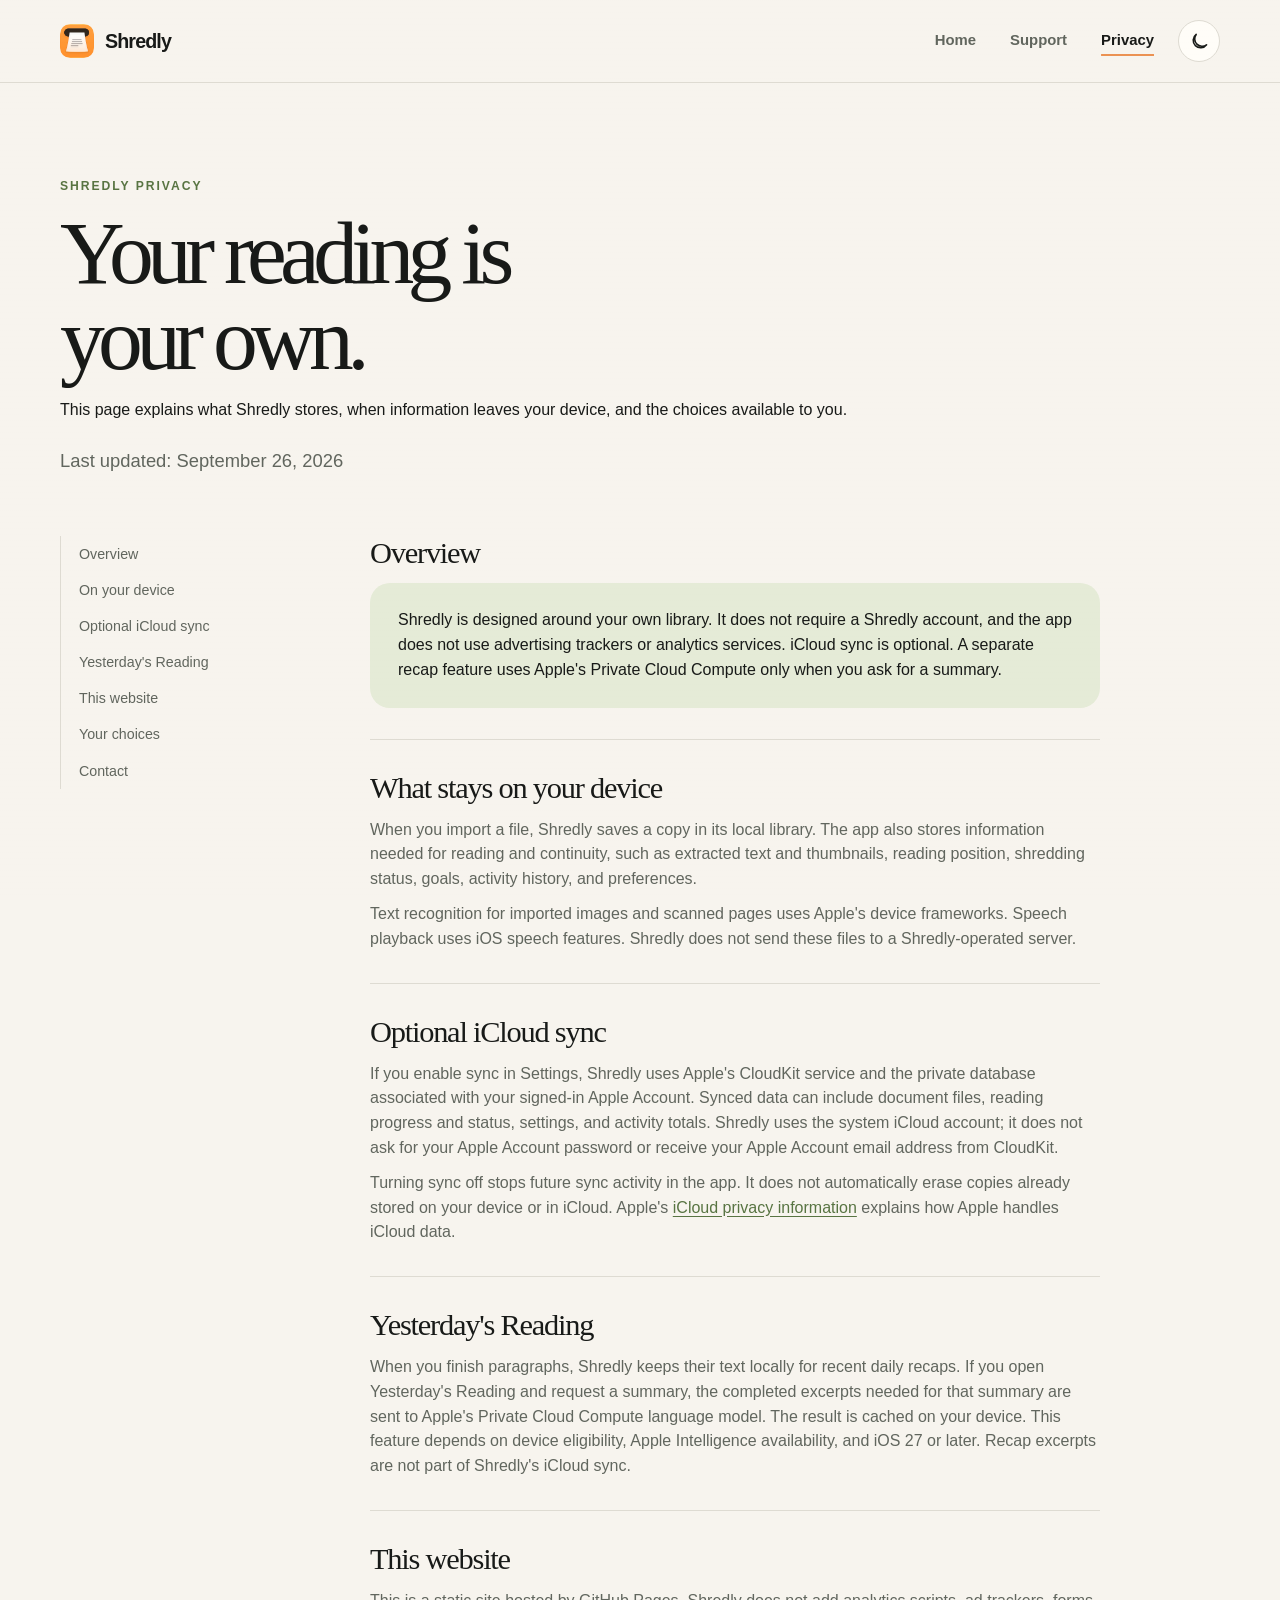
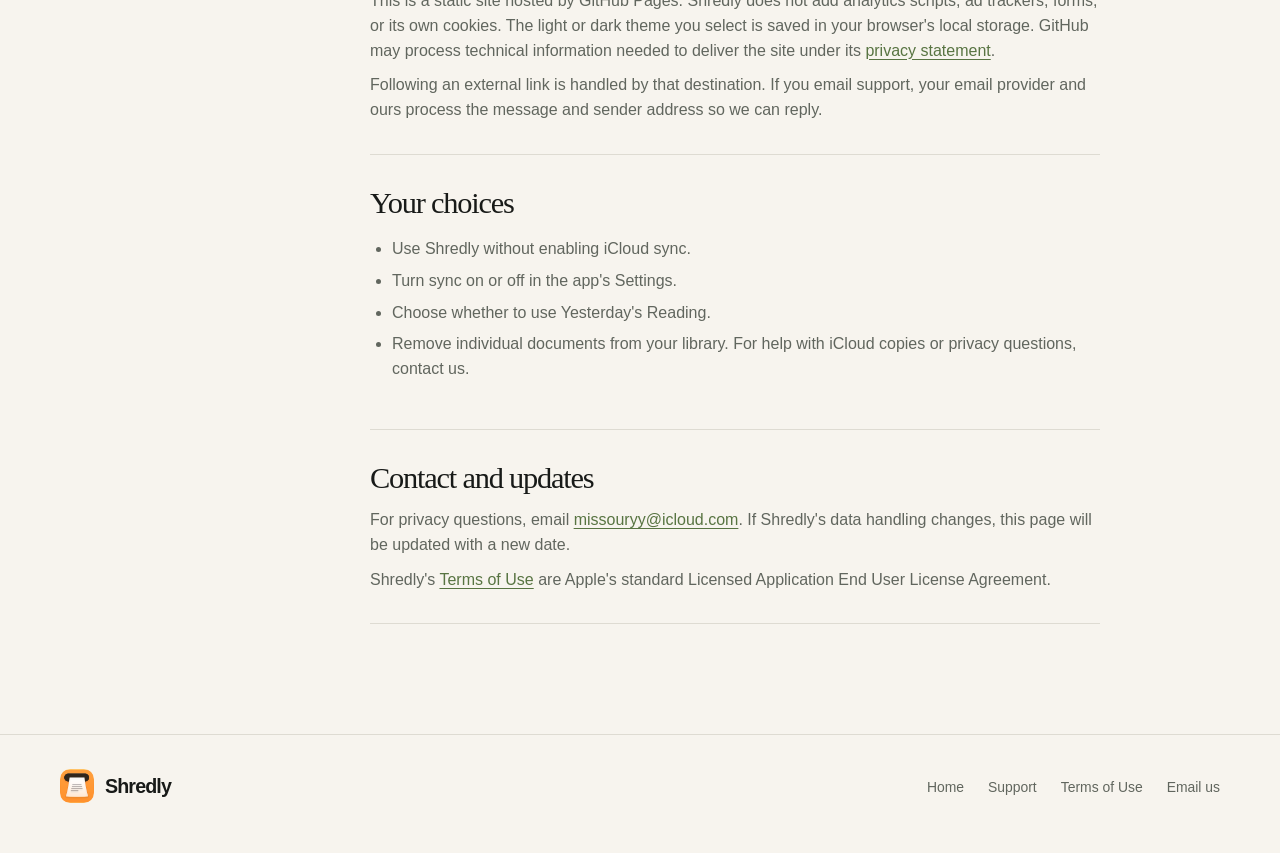
==== privacy.html @ bb118f6a "Keep mobile navigation controls together" ====
<!doctype html>
<html lang="en">
<head>
  <meta charset="utf-8">
  <meta name="viewport" content="width=device-width, initial-scale=1">
  <meta name="theme-color" content="#f7f4ee">
  <meta name="description" content="How Shredly handles documents, reading activity, optional iCloud sync, and Yesterday's Reading.">
  <link rel="canonical" href="https://missouryy.github.io/shredly-site/privacy.html">
  <link rel="icon" href="./app-icon.png" type="image/png">
  <link rel="apple-touch-icon" href="./app-icon.png">
  <meta property="og:image" content="https://missouryy.github.io/shredly-site/app-icon.png">
  <link rel="stylesheet" href="./site.css">
  <script>try{const t=localStorage.getItem('shredly-site-theme');if(t==='light'||t==='dark')document.documentElement.dataset.theme=t}catch(_){}</script>
  <script src="./site.js" defer></script>
  <title>Privacy — Shredly</title>
</head>
<body>
  <a class="skip-link" href="#main">Skip to content</a>
  <header class="site-header"><div class="container header-inner"><a class="brand" href="./" aria-label="Shredly home"><img src="./app-icon.png" alt="">Shredly</a><nav class="site-nav" aria-label="Primary"><a href="./">Home</a><a href="./support.html">Support</a><a href="./privacy.html" aria-current="page">Privacy</a></nav><button class="theme-toggle" type="button" data-theme-toggle aria-label="Switch color mode"><svg class="moon" viewBox="0 0 24 24" aria-hidden="true"><path d="M20.1 15.8A8.5 8.5 0 0 1 8.2 3.9 8.5 8.5 0 1 0 20.1 15.8Z"/></svg><svg class="sun" viewBox="0 0 24 24" aria-hidden="true"><circle cx="12" cy="12" r="4"/><path d="M12 2v2m0 16v2M4.9 4.9l1.4 1.4m11.4 11.4 1.4 1.4M2 12h2m16 0h2M4.9 19.1l1.4-1.4M17.7 6.3l1.4-1.4"/></svg></button></div></header>

  <main id="main" class="container">
    <div class="page-hero"><p class="eyebrow">Shredly privacy</p><h1>Your reading is<br>your own.</h1><p>This page explains what Shredly stores, when information leaves your device, and the choices available to you.</p><p class="updated">Last updated: September 26, 2026</p></div>
    <div class="policy-layout">
      <nav class="policy-nav" aria-label="On this page"><a href="#overview">Overview</a><a href="#on-device">On your device</a><a href="#icloud">Optional iCloud sync</a><a href="#recap">Yesterday's Reading</a><a href="#website">This website</a><a href="#choices">Your choices</a><a href="#contact">Contact</a></nav>
      <article class="policy">
        <section id="overview"><h2>Overview</h2><div class="intro">Shredly is designed around your own library. It does not require a Shredly account, and the app does not use advertising trackers or analytics services. iCloud sync is optional. A separate recap feature uses Apple's Private Cloud Compute only when you ask for a summary.</div></section>
        <section id="on-device"><h2>What stays on your device</h2><p>When you import a file, Shredly saves a copy in its local library. The app also stores information needed for reading and continuity, such as extracted text and thumbnails, reading position, shredding status, goals, activity history, and preferences.</p><p>Text recognition for imported images and scanned pages uses Apple's device frameworks. Speech playback uses iOS speech features. Shredly does not send these files to a Shredly-operated server.</p></section>
        <section id="icloud"><h2>Optional iCloud sync</h2><p>If you enable sync in Settings, Shredly uses Apple's CloudKit service and the private database associated with your signed-in Apple Account. Synced data can include document files, reading progress and status, settings, and activity totals. Shredly uses the system iCloud account; it does not ask for your Apple Account password or receive your Apple Account email address from CloudKit.</p><p>Turning sync off stops future sync activity in the app. It does not automatically erase copies already stored on your device or in iCloud. Apple's <a href="https://www.apple.com/legal/privacy/data/en/apple-id/" target="_blank" rel="noopener noreferrer">iCloud privacy information</a> explains how Apple handles iCloud data.</p></section>
        <section id="recap"><h2>Yesterday's Reading</h2><p>When you finish paragraphs, Shredly keeps their text locally for recent daily recaps. If you open Yesterday's Reading and request a summary, the completed excerpts needed for that summary are sent to Apple's Private Cloud Compute language model. The result is cached on your device. This feature depends on device eligibility, Apple Intelligence availability, and iOS 27 or later. Recap excerpts are not part of Shredly's iCloud sync.</p></section>
        <section id="website"><h2>This website</h2><p>This is a static site hosted by GitHub Pages. Shredly does not add analytics scripts, ad trackers, forms, or its own cookies. The light or dark theme you select is saved in your browser's local storage. GitHub may process technical information needed to deliver the site under its <a href="https://docs.github.com/en/site-policy/privacy-policies/github-general-privacy-statement" target="_blank" rel="noopener noreferrer">privacy statement</a>.</p><p>Following an external link is handled by that destination. If you email support, your email provider and ours process the message and sender address so we can reply.</p></section>
        <section id="choices"><h2>Your choices</h2><ul><li>Use Shredly without enabling iCloud sync.</li><li>Turn sync on or off in the app's Settings.</li><li>Choose whether to use Yesterday's Reading.</li><li>Remove individual documents from your library. For help with iCloud copies or privacy questions, contact us.</li></ul></section>
        <section id="contact"><h2>Contact and updates</h2><p>For privacy questions, email <a href="mailto:missouryy@icloud.com?subject=Shredly%20Privacy">missouryy@icloud.com</a>. If Shredly's data handling changes, this page will be updated with a new date.</p><p>Shredly's <a href="https://www.apple.com/legal/internet-services/itunes/dev/stdeula/" target="_blank" rel="noopener noreferrer">Terms of Use</a> are Apple's standard Licensed Application End User License Agreement.</p></section>
      </article>
    </div>
  </main>

  <footer class="site-footer"><div class="container footer-inner"><div><a class="brand" href="./"><img src="./app-icon.png" alt="">Shredly</a></div><nav class="footer-links" aria-label="Footer"><a href="./">Home</a><a href="./support.html">Support</a><a href="https://www.apple.com/legal/internet-services/itunes/dev/stdeula/" target="_blank" rel="noopener noreferrer">Terms of Use</a><a href="mailto:missouryy@icloud.com">Email us</a></nav></div></footer>
</body>
</html>
---- site.css ----
:root {
  color-scheme: light;
  --bg: #f7f4ee;
  --surface: #fffdf8;
  --surface-soft: #f0ece4;
  --ink: #181a18;
  --muted: #61665e;
  --line: #dedbd2;
  --orange: #eb9253;
  --orange-soft: #f8e1cb;
  --green: #587442;
  --green-soft: #e5ebd7;
  --pill: #101110;
  --shadow: 0 24px 70px rgba(53, 46, 31, .11);
}

@media (prefers-color-scheme: dark) {
  :root:not([data-theme="light"]) {
    color-scheme: dark;
    --bg: #111411;
    --surface: #1c211c;
    --surface-soft: #272d26;
    --ink: #f5f2e9;
    --muted: #b9bfb3;
    --line: #394137;
    --orange: #e9a16c;
    --orange-soft: #49352a;
    --green: #acc486;
    --green-soft: #2c392b;
    --pill: #050605;
    --shadow: 0 24px 70px rgba(0, 0, 0, .32);
  }
}

:root[data-theme="dark"] {
  color-scheme: dark;
  --bg: #111411;
  --surface: #1c211c;
  --surface-soft: #272d26;
  --ink: #f5f2e9;
  --muted: #b9bfb3;
  --line: #394137;
  --orange: #e9a16c;
  --orange-soft: #49352a;
  --green: #acc486;
  --green-soft: #2c392b;
  --pill: #050605;
  --shadow: 0 24px 70px rgba(0, 0, 0, .32);
}

* { box-sizing: border-box; }
html { scroll-behavior: smooth; }
body {
  margin: 0;
  color: var(--ink);
  background: var(--bg);
  font-family: -apple-system, BlinkMacSystemFont, "Segoe UI", sans-serif;
  line-height: 1.55;
  -webkit-font-smoothing: antialiased;
}
body::before {
  content: "";
  position: fixed;
  inset: 0;
  pointer-events: none;
  z-index: 10;
  opacity: .18;
  background-image: repeating-linear-gradient(0deg, transparent 0 5px, rgba(96, 89, 68, .025) 5px 6px);
}
a { color: inherit; }
a:hover { color: var(--green); }
button { font: inherit; }
::selection { background: var(--orange-soft); }
:focus-visible { outline: 3px solid var(--orange); outline-offset: 4px; border-radius: 4px; }
.container { width: min(1160px, calc(100% - 48px)); margin-inline: auto; }
.serif { font-family: Georgia, "Times New Roman", serif; }
.eyebrow { margin: 0 0 14px; font-size: .76rem; font-weight: 800; letter-spacing: .16em; text-transform: uppercase; color: var(--green); }
.muted { color: var(--muted); }
.skip-link { position: absolute; top: -80px; left: 14px; z-index: 30; padding: 10px 16px; background: var(--ink); color: var(--bg); }
.skip-link:focus { top: 12px; }

.site-header { border-bottom: 1px solid var(--line); }
.header-inner { min-height: 82px; display: flex; align-items: center; gap: 24px; }
.brand { display: inline-flex; align-items: center; gap: 11px; text-decoration: none; font-size: 1.23rem; font-weight: 800; letter-spacing: -.045em; }
.brand img { width: 34px; height: 34px; border-radius: 10px; }
.site-nav { display: flex; align-items: center; gap: clamp(16px, 3vw, 34px); margin-left: auto; }
.site-nav a { text-decoration: none; color: var(--muted); font-weight: 650; font-size: .93rem; transition: color .2s; }
.site-nav a[aria-current="page"], .site-nav a:hover { color: var(--ink); }
.site-nav a[aria-current="page"] { text-decoration: underline; text-decoration-color: var(--orange); text-underline-offset: 9px; text-decoration-thickness: 2px; }
.theme-toggle { width: 42px; height: 42px; display: grid; place-items: center; color: var(--ink); background: var(--surface); border: 1px solid var(--line); border-radius: 50%; cursor: pointer; }
.theme-toggle:hover { border-color: var(--orange); }
.theme-toggle svg { width: 21px; height: 21px; fill: none; stroke: currentColor; stroke-width: 1.8; stroke-linecap: round; stroke-linejoin: round; }
.theme-toggle .sun { display: none; }
@media (prefers-color-scheme: dark) { :root:not([data-theme="light"]) .theme-toggle .sun { display: block; } :root:not([data-theme="light"]) .theme-toggle .moon { display: none; } }
:root[data-theme="dark"] .theme-toggle .sun { display: block; }
:root[data-theme="dark"] .theme-toggle .moon { display: none; }

.hero { display: grid; grid-template-columns: 1fr .92fr; gap: min(6vw, 76px); align-items: center; min-height: 690px; padding-block: 76px 88px; }
.hero-copy { max-width: 620px; }
.hero h1, .page-hero h1 { margin: 0; font: 400 clamp(3.8rem, 7vw, 7rem)/.96 Georgia, "Times New Roman", serif; letter-spacing: -.075em; }
.hero h1 em { color: var(--green); font-weight: 400; }
.hero-lede { max-width: 500px; margin: 27px 0 30px; font-size: clamp(1.05rem, 1.8vw, 1.24rem); color: var(--muted); }
.button-row { display: flex; flex-wrap: wrap; gap: 12px; }
.button { display: inline-flex; align-items: center; justify-content: center; min-height: 48px; gap: 10px; padding: 11px 19px; border-radius: 999px; text-decoration: none; font-size: .91rem; font-weight: 750; transition: transform .2s, background .2s, color .2s; }
.button:hover { transform: translateY(-2px); }
.button-primary { color: #fffdf8; background: #1b201b; }
.button-primary:hover { color: #fffdf8; background: #3d5036; }
.button-secondary { border: 1px solid var(--line); background: var(--surface); }
.button-secondary:hover { color: var(--ink); background: var(--surface-soft); }

.hero-art { position: relative; min-height: 530px; display: grid; place-items: center; }
.hero-orbit { position: absolute; width: min(95%, 505px); aspect-ratio: 1; border-radius: 50%; background: var(--green-soft); transform: rotate(-8deg); }
.hero-orbit::before { content: ""; position: absolute; inset: 13%; border: 1px solid rgba(119,148,90,.25); border-radius: 50%; }
.paper-float { position: absolute; width: 156px; height: 192px; top: 1%; right: 1%; padding: 20px; border-radius: 8px 8px 22px 8px; background: #fffdf8; box-shadow: 0 12px 35px rgba(44, 42, 29, .13); transform: rotate(13deg); }
.paper-float::after { content: ""; position: absolute; right: 0; bottom: 0; width: 27px; height: 27px; background: #e8dfd0; clip-path: polygon(0 0,100% 100%,0 100%); }
.paper-float span { display: block; height: 6px; margin-bottom: 11px; border-radius: 9px; background: #d6d8cc; }
.paper-float span:nth-child(2) { width: 88%; }.paper-float span:nth-child(3) { width: 96%; }.paper-float span:nth-child(4) { width: 69%; }
.app-panel { position: relative; width: min(365px, 83%); min-height: 495px; padding: 22px 22px 27px; background: #fbfaf6; color: #20231e; border: 8px solid #21241f; border-radius: 48px; box-shadow: 20px 28px 0 rgba(28, 32, 24, .10), 0 35px 75px rgba(21, 25, 19, .25); transform: rotate(-4deg); overflow: hidden; }
.app-panel::after { content: ""; position: absolute; inset: 0; pointer-events: none; border-radius: inherit; box-shadow: inset 0 0 0 1px rgba(255,255,255,.35); }
.app-top { display: flex; justify-content: space-between; align-items: center; padding: 0 9px; font-size: .7rem; font-weight: 800; }
.app-island { display: grid; place-items: center; height: 127px; margin: 13px auto 22px; border-radius: 39px; background: #080908; color: #fff; font: 700 3.25rem Georgia, "Times New Roman", serif; letter-spacing: -.07em; }
.app-label { font-size: .68rem; font-weight: 800; color: #8a8e81; text-transform: uppercase; letter-spacing: .17em; }
.app-goal { display: flex; align-items: center; gap: 17px; padding: 16px; margin-top: 10px; border-radius: 22px; background: #fff; }
.goal-ring { display: grid; place-items: center; width: 76px; height: 76px; flex: none; border-radius: 50%; background: conic-gradient(#78a963 0 74%,#e8eddf 74% 100%); }
.goal-ring::before { content: "74%"; display: grid; place-items: center; width: 58px; height: 58px; border-radius: 50%; background: #fff; font-size: .82rem; font-weight: 800; }
.app-goal strong { display: block; line-height: 1.2; font-size: .9rem; }.app-goal small { color: #83887d; }
.app-calendar { margin-top: 20px; padding: 15px; border-radius: 22px; background: #fff; }
.calendar-head { display: flex; justify-content: space-between; align-items: center; margin-bottom: 14px; font-size: .79rem; font-weight: 750; }
.calendar-grid { display: grid; grid-template-columns: repeat(12, 1fr); gap: 5px; }
.calendar-grid i { aspect-ratio: 1; border-radius: 4px; background: #e9eee2; }.calendar-grid i:nth-child(5n), .calendar-grid i:nth-child(7n) { background: #c2d2ac; }.calendar-grid i:nth-child(13n), .calendar-grid i:nth-child(17n) { background: #80a36b; }
.art-caption { position: absolute; left: -2%; bottom: 5%; padding: 10px 14px; border: 1px solid var(--line); background: var(--surface); border-radius: 12px; box-shadow: var(--shadow); color: var(--muted); font-size: .75rem; transform: rotate(4deg); }

.section-rule { border-top: 1px solid var(--line); }
.statement { display: grid; grid-template-columns: .62fr 1fr; gap: 8%; align-items: center; padding-block: 74px; }
.statement h2 { margin: 0; font: 400 clamp(2.35rem, 4vw, 4rem)/1.06 Georgia, "Times New Roman", serif; letter-spacing: -.055em; }
.statement p:last-child { margin: 0; color: var(--muted); font-size: 1.12rem; }
.features { padding-block: 24px 106px; }
.section-heading { max-width: 650px; margin-bottom: 34px; }
.section-heading h2 { margin: 0; font: 400 clamp(2.9rem, 5vw, 4.8rem)/1.05 Georgia, "Times New Roman", serif; letter-spacing: -.06em; }
.feature-grid { display: grid; grid-template-columns: repeat(3, 1fr); gap: 18px; }
.feature-card { min-height: 365px; padding: 29px; border: 1px solid var(--line); border-radius: 28px; background: var(--surface); overflow: hidden; }
.feature-num { font-size: .74rem; color: var(--green); font-weight: 800; letter-spacing: .14em; }
.feature-card h3 { margin: 16px 0 8px; font: 400 2rem/1.06 Georgia, "Times New Roman", serif; letter-spacing: -.04em; }
.feature-card p { margin: 0; color: var(--muted); font-size: .94rem; }
.file-stack { display: flex; align-items: end; height: 146px; padding-top: 27px; }
.file-stack span { width: 100px; height: 121px; border-radius: 11px; background: var(--surface-soft); border: 1px solid var(--line); box-shadow: 0 10px 20px rgba(0,0,0,.05); padding: 15px 12px; font-size: .62rem; font-weight: 800; color: var(--muted); }
.file-stack span + span { margin-left: -32px; transform: rotate(8deg) translateY(4px); background: var(--orange-soft); }
.file-stack span:last-child { transform: rotate(16deg) translateY(12px); background: var(--green-soft); }
.file-stack b { display: block; height: 4px; border-radius: 3px; margin-top: 15px; background: currentColor; opacity: .25; }
.shred-art { display: grid; place-items: start center; height: 146px; padding-top: 31px; }
.shred-art .slot { width: 84%; height: 51px; border-radius: 40px; background: var(--pill); box-shadow: 0 11px 0 -7px var(--orange); }
.shred-art .strips { display: flex; gap: 10px; margin-top: -3px; }
.shred-art .strips i { width: 11px; height: 70px; border-radius: 0 0 4px 4px; background: var(--orange-soft); transform: rotate(var(--angle)); }
.mini-heatmap { display: grid; grid-template-columns: repeat(11, 1fr); gap: 5px; max-width: 260px; margin-top: 38px; }
.mini-heatmap i { aspect-ratio: 1; border-radius: 4px; background: var(--green-soft); }.mini-heatmap i:nth-child(3n) { background: color-mix(in srgb, var(--green) 48%, var(--green-soft)); }.mini-heatmap i:nth-child(11n) { background: var(--green); }
.privacy-band { display: grid; grid-template-columns: 1.4fr .7fr; gap: 20px; align-items: center; margin-bottom: 100px; padding: 44px 50px; border-radius: 32px; background: var(--ink); color: var(--bg); }
.privacy-band .eyebrow { color: var(--orange); }.privacy-band h2 { margin: 0 0 12px; font: 400 clamp(2.4rem, 4vw, 3.8rem)/1.06 Georgia, "Times New Roman", serif; letter-spacing: -.05em; }.privacy-band p { max-width: 620px; margin: 0; opacity: .8; }
.privacy-band .button { justify-self: end; background: var(--bg); color: var(--ink); }

.page-hero { padding-block: 94px 61px; max-width: 830px; }.page-hero h1 { font-size: clamp(3.8rem, 7vw, 6rem); }.page-hero > p:last-child { max-width: 650px; margin: 24px 0 0; color: var(--muted); font-size: 1.15rem; }
.support-grid { display: grid; grid-template-columns: .8fr 1.2fr; gap: 60px; padding-bottom: 110px; }
.contact-card { align-self: start; padding: 32px; background: var(--orange-soft); border-radius: 26px; }.contact-card h2 { margin: 14px 0 12px; font: 400 2.2rem Georgia, "Times New Roman", serif; letter-spacing: -.04em; }.contact-card p { margin-bottom: 24px; color: var(--muted); }.contact-card .button { background: #1b201b; color: white; }
.faq-list { border-top: 1px solid var(--line); }.faq { padding: 23px 0 26px; border-bottom: 1px solid var(--line); }.faq h2 { margin: 0 0 9px; font: 400 1.5rem Georgia, "Times New Roman", serif; letter-spacing: -.03em; }.faq p { margin: 0; color: var(--muted); }.faq a, .policy a { text-underline-offset: 3px; color: var(--green); }
.policy-layout { display: grid; grid-template-columns: 240px minmax(0, 730px); gap: 70px; padding-bottom: 110px; }
.policy-nav { align-self: start; position: sticky; top: 30px; border-left: 1px solid var(--line); padding-left: 18px; }.policy-nav a { display: block; padding: 7px 0; font-size: .89rem; text-decoration: none; color: var(--muted); }.policy-nav a:hover { color: var(--ink); }.policy .intro { padding: 25px 28px; border-radius: 20px; background: var(--green-soft); }.policy section { padding: 31px 0; border-bottom: 1px solid var(--line); }.policy section:first-of-type { padding-top: 0; }.policy h2 { margin: 0 0 12px; font: 400 1.9rem Georgia, "Times New Roman", serif; letter-spacing: -.04em; }.policy p { margin: 10px 0 0; color: var(--muted); }.policy ul { color: var(--muted); padding-left: 22px; }.policy li + li { margin-top: 7px; }.updated { color: var(--muted); font-size: .85rem; }

.site-footer { border-top: 1px solid var(--line); padding-block: 34px 42px; }.footer-inner { display: flex; align-items: start; justify-content: space-between; gap: 30px; }.footer-links { display: flex; flex-wrap: wrap; gap: 12px 24px; padding-top: 8px; }.footer-links a { color: var(--muted); text-decoration: none; font-size: .87rem; }.footer-links a:hover { color: var(--ink); }

@media (max-width: 900px) {
  .hero { grid-template-columns: 1fr; padding-top: 62px; gap: 24px; }.hero-art { min-height: 540px; }.paper-float { right: 11%; }
  .feature-grid { grid-template-columns: 1fr 1fr; }.feature-card:last-child { grid-column: span 2; }.feature-card:last-child .mini-heatmap { max-width: 350px; }
  .support-grid { grid-template-columns: 1fr; gap: 35px; }.policy-layout { grid-template-columns: 1fr; gap: 20px; }.policy-nav { position: static; display: flex; flex-wrap: wrap; gap: 2px 16px; border-left: 0; border-bottom: 1px solid var(--line); padding: 0 0 16px; }
}
@media (max-width: 600px) {
  .container { width: min(100% - 32px, 1160px); }
  .header-inner { min-height: 72px; display: grid; grid-template-columns: minmax(0, 1fr) auto; gap: 12px; padding-block: 12px; }
  .brand { grid-column: 1 / -1; font-size: 1.08rem; }.brand img { width: 30px; height: 30px; }
  .site-nav { grid-column: 1; grid-row: 2; width: auto; min-width: 0; justify-content: flex-start; gap: clamp(12px, 4vw, 24px); margin-left: 0; white-space: nowrap; }.site-nav a { font-size: .86rem; }
  .theme-toggle { grid-column: 2; grid-row: 2; margin-left: 0; width: 38px; height: 38px; }
  .hero { min-height: 0; padding-block: 66px 40px; }.hero h1 { font-size: clamp(3.6rem, 12vw, 5.3rem); }.hero-lede { margin-top: 20px; }.hero-art { min-height: 435px; }.app-panel { width: min(315px, 80%); min-height: 435px; padding: 17px; border-radius: 40px; }.app-island { height: 105px; font-size: 2.6rem; }.paper-float { width: 110px; height: 140px; right: 1%; }.art-caption { bottom: 0; left: 0; }
  .statement { grid-template-columns: 1fr; gap: 18px; padding-block: 54px; }.features { padding-bottom: 70px; }.feature-grid { grid-template-columns: 1fr; }.feature-card, .feature-card:last-child { grid-column: auto; min-height: 315px; }.privacy-band { grid-template-columns: 1fr; padding: 32px 26px; margin-bottom: 70px; }.privacy-band .button { justify-self: start; }.page-hero { padding-block: 65px 43px; }.page-hero h1 { font-size: clamp(3.35rem, 11vw, 4.7rem); }.support-grid, .policy-layout { padding-bottom: 75px; }.footer-inner { display: block; }.footer-links { margin-top: 18px; }
}
@media (prefers-reduced-motion: reduce) { html { scroll-behavior: auto; } *, *::before, *::after { transition-duration: .01ms !important; animation-duration: .01ms !important; } }
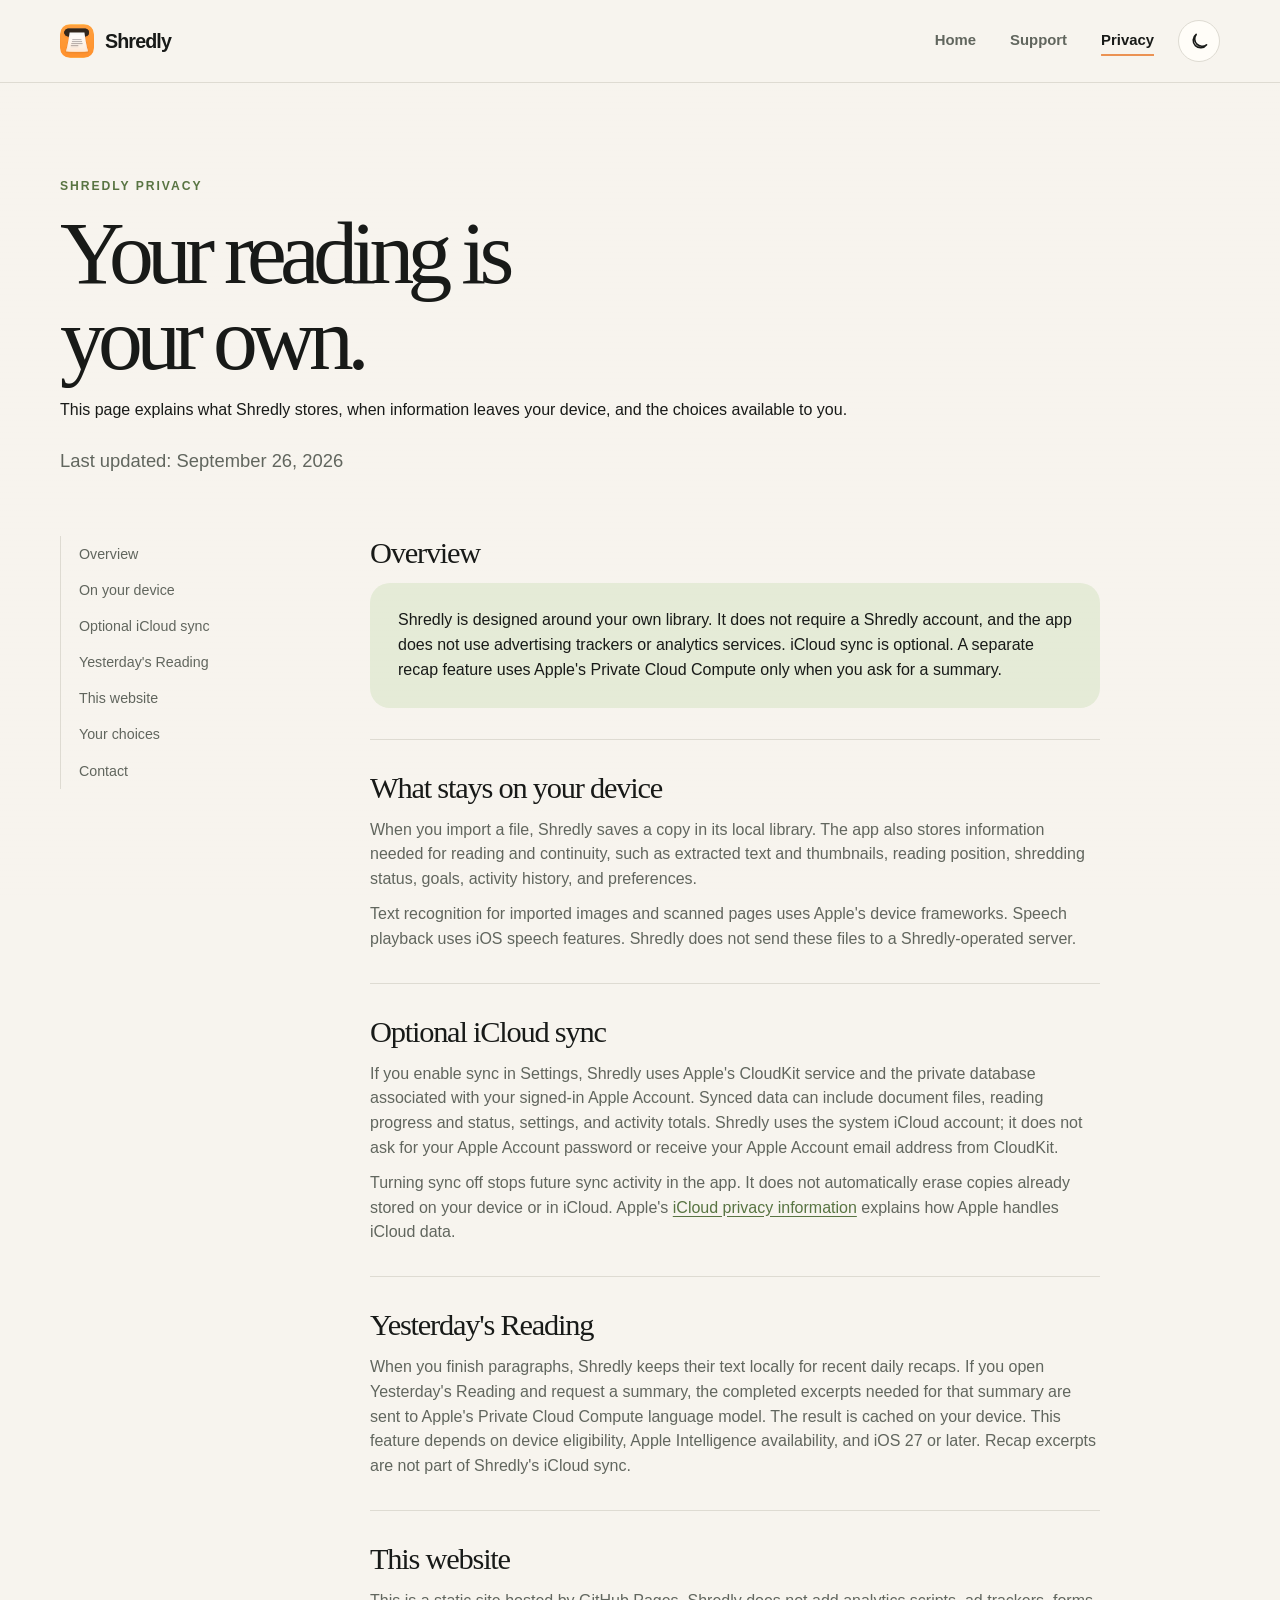
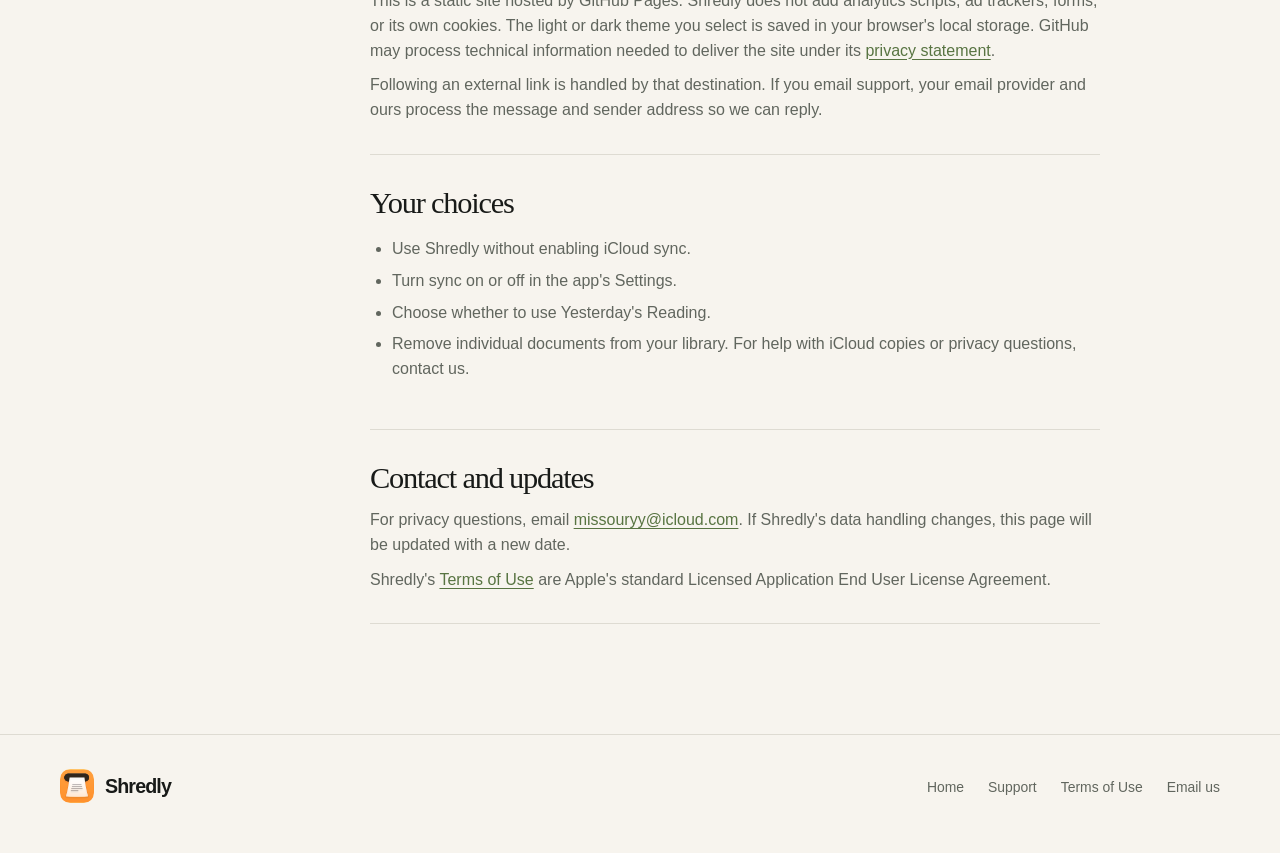
==== commit c8077461: "Keep site navigation sticky and offset section anchors" ====
--- a/privacy.html
+++ b/privacy.html
@@ -9,7 +9,7 @@
   <link rel="icon" href="./app-icon.png" type="image/png">
   <link rel="apple-touch-icon" href="./app-icon.png">
   <meta property="og:image" content="https://missouryy.github.io/shredly-site/app-icon.png">
-  <link rel="stylesheet" href="./site.css">
+  <link rel="stylesheet" href="./site.css?v=sticky-header-1">
   <script>try{const t=localStorage.getItem('shredly-site-theme');if(t==='light'||t==='dark')document.documentElement.dataset.theme=t}catch(_){}</script>
   <script src="./site.js" defer></script>
   <title>Privacy — Shredly</title>
--- a/site.css
+++ b/site.css
@@ -1,5 +1,6 @@
 :root {
   color-scheme: light;
+  --header-offset: 100px;
   --bg: #f7f4ee;
   --surface: #fffdf8;
   --surface-soft: #f0ece4;
@@ -49,7 +50,7 @@
 }
 
 * { box-sizing: border-box; }
-html { scroll-behavior: smooth; }
+html { scroll-behavior: smooth; scroll-padding-top: var(--header-offset); }
 body {
   margin: 0;
   color: var(--ink);
@@ -79,7 +80,7 @@
 .skip-link { position: absolute; top: -80px; left: 14px; z-index: 30; padding: 10px 16px; background: var(--ink); color: var(--bg); }
 .skip-link:focus { top: 12px; }
 
-.site-header { border-bottom: 1px solid var(--line); }
+.site-header { position: sticky; top: 0; z-index: 20; background: var(--bg); border-bottom: 1px solid var(--line); }
 .header-inner { min-height: 82px; display: flex; align-items: center; gap: 24px; }
 .brand { display: inline-flex; align-items: center; gap: 11px; text-decoration: none; font-size: 1.23rem; font-weight: 800; letter-spacing: -.045em; }
 .brand img { width: 34px; height: 34px; border-radius: 10px; }
@@ -162,7 +163,7 @@
 .contact-card { align-self: start; padding: 32px; background: var(--orange-soft); border-radius: 26px; }.contact-card h2 { margin: 14px 0 12px; font: 400 2.2rem Georgia, "Times New Roman", serif; letter-spacing: -.04em; }.contact-card p { margin-bottom: 24px; color: var(--muted); }.contact-card .button { background: #1b201b; color: white; }
 .faq-list { border-top: 1px solid var(--line); }.faq { padding: 23px 0 26px; border-bottom: 1px solid var(--line); }.faq h2 { margin: 0 0 9px; font: 400 1.5rem Georgia, "Times New Roman", serif; letter-spacing: -.03em; }.faq p { margin: 0; color: var(--muted); }.faq a, .policy a { text-underline-offset: 3px; color: var(--green); }
 .policy-layout { display: grid; grid-template-columns: 240px minmax(0, 730px); gap: 70px; padding-bottom: 110px; }
-.policy-nav { align-self: start; position: sticky; top: 30px; border-left: 1px solid var(--line); padding-left: 18px; }.policy-nav a { display: block; padding: 7px 0; font-size: .89rem; text-decoration: none; color: var(--muted); }.policy-nav a:hover { color: var(--ink); }.policy .intro { padding: 25px 28px; border-radius: 20px; background: var(--green-soft); }.policy section { padding: 31px 0; border-bottom: 1px solid var(--line); }.policy section:first-of-type { padding-top: 0; }.policy h2 { margin: 0 0 12px; font: 400 1.9rem Georgia, "Times New Roman", serif; letter-spacing: -.04em; }.policy p { margin: 10px 0 0; color: var(--muted); }.policy ul { color: var(--muted); padding-left: 22px; }.policy li + li { margin-top: 7px; }.updated { color: var(--muted); font-size: .85rem; }
+.policy-nav { align-self: start; position: sticky; top: var(--header-offset); border-left: 1px solid var(--line); padding-left: 18px; }.policy-nav a { display: block; padding: 7px 0; font-size: .89rem; text-decoration: none; color: var(--muted); }.policy-nav a:hover { color: var(--ink); }.policy .intro { padding: 25px 28px; border-radius: 20px; background: var(--green-soft); }.policy section { padding: 31px 0; border-bottom: 1px solid var(--line); }.policy section:first-of-type { padding-top: 0; }.policy h2 { margin: 0 0 12px; font: 400 1.9rem Georgia, "Times New Roman", serif; letter-spacing: -.04em; }.policy p { margin: 10px 0 0; color: var(--muted); }.policy ul { color: var(--muted); padding-left: 22px; }.policy li + li { margin-top: 7px; }.updated { color: var(--muted); font-size: .85rem; }
 
 .site-footer { border-top: 1px solid var(--line); padding-block: 34px 42px; }.footer-inner { display: flex; align-items: start; justify-content: space-between; gap: 30px; }.footer-links { display: flex; flex-wrap: wrap; gap: 12px 24px; padding-top: 8px; }.footer-links a { color: var(--muted); text-decoration: none; font-size: .87rem; }.footer-links a:hover { color: var(--ink); }
 
@@ -172,6 +173,7 @@
   .support-grid { grid-template-columns: 1fr; gap: 35px; }.policy-layout { grid-template-columns: 1fr; gap: 20px; }.policy-nav { position: static; display: flex; flex-wrap: wrap; gap: 2px 16px; border-left: 0; border-bottom: 1px solid var(--line); padding: 0 0 16px; }
 }
 @media (max-width: 600px) {
+  :root { --header-offset: 120px; }
   .container { width: min(100% - 32px, 1160px); }
   .header-inner { min-height: 72px; display: grid; grid-template-columns: minmax(0, 1fr) auto; gap: 12px; padding-block: 12px; }
   .brand { grid-column: 1 / -1; font-size: 1.08rem; }.brand img { width: 30px; height: 30px; }
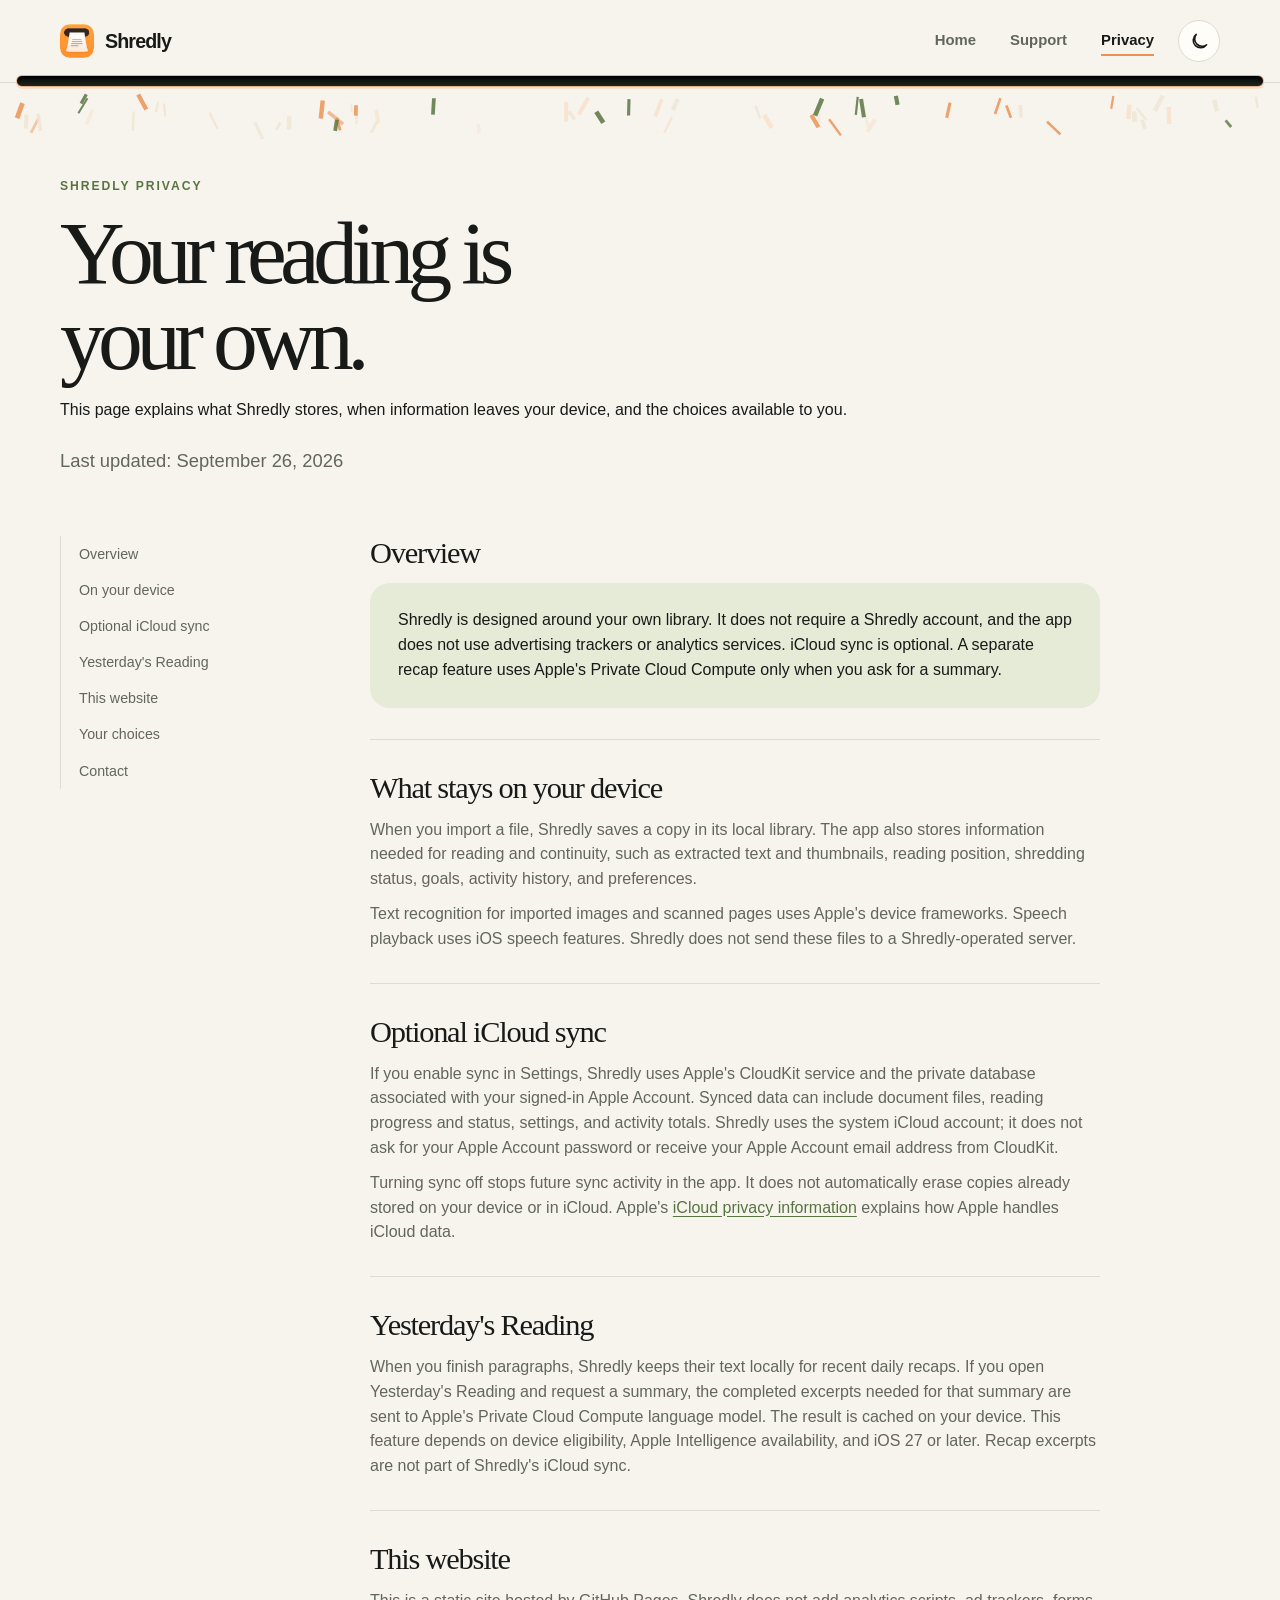
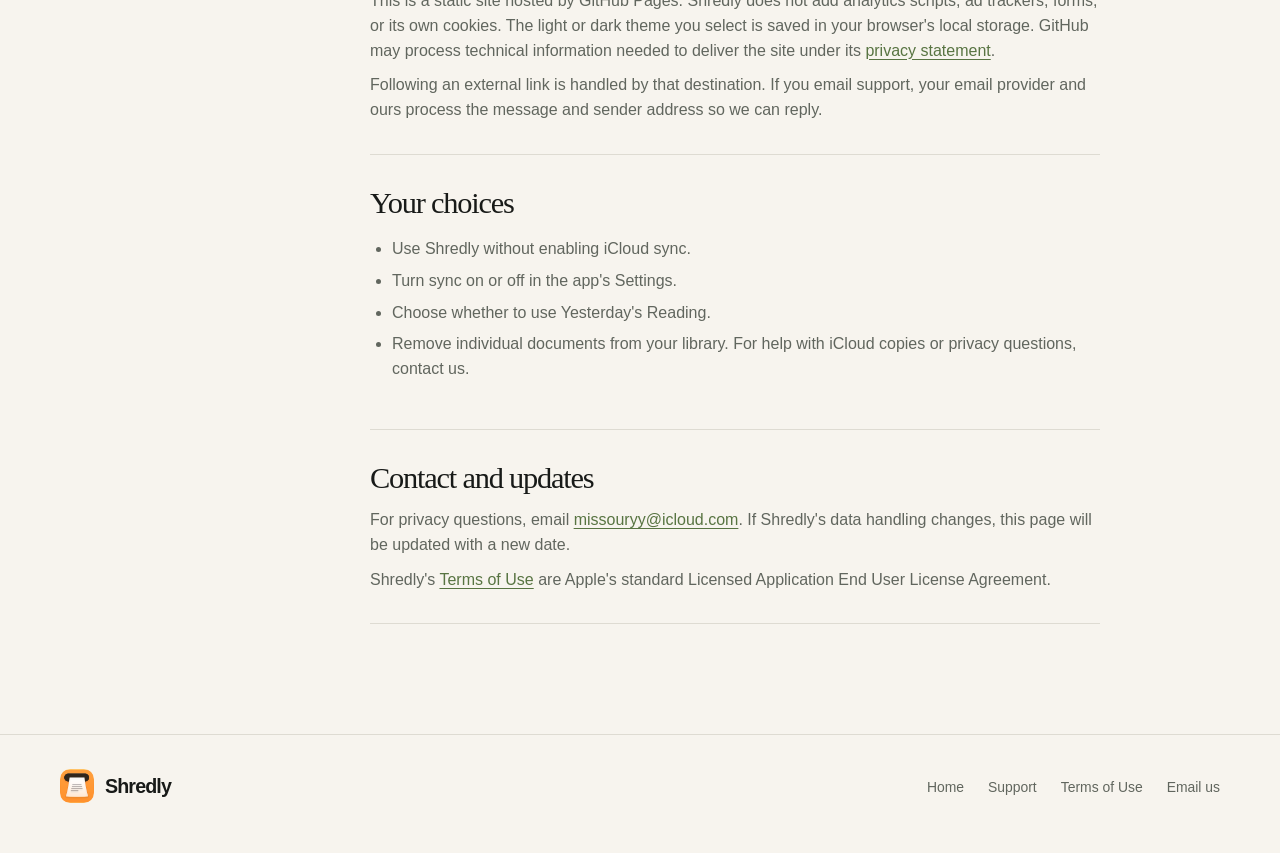
==== commit 600b00cf: "Add scroll-driven paper particles beneath a shredder-style header" ====
--- a/privacy.html
+++ b/privacy.html
@@ -9,9 +9,9 @@
   <link rel="icon" href="./app-icon.png" type="image/png">
   <link rel="apple-touch-icon" href="./app-icon.png">
   <meta property="og:image" content="https://missouryy.github.io/shredly-site/app-icon.png">
-  <link rel="stylesheet" href="./site.css?v=sticky-header-1">
+  <link rel="stylesheet" href="./site.css?v=shred-mouth-2">
   <script>try{const t=localStorage.getItem('shredly-site-theme');if(t==='light'||t==='dark')document.documentElement.dataset.theme=t}catch(_){}</script>
-  <script src="./site.js" defer></script>
+  <script src="./site.js?v=shred-mouth-2" defer></script>
   <title>Privacy — Shredly</title>
 </head>
 <body>
--- a/site.css
+++ b/site.css
@@ -81,6 +81,34 @@
 .skip-link:focus { top: 12px; }
 
 .site-header { position: sticky; top: 0; z-index: 20; background: var(--bg); border-bottom: 1px solid var(--line); }
+/* A narrow shredder mouth where the page passes beneath the navigation. */
+.site-header::after {
+  content: "";
+  position: absolute;
+  z-index: 2;
+  bottom: -5px;
+  left: 16px;
+  right: 16px;
+  height: 10px;
+  border: 1px solid color-mix(in srgb, var(--orange) 55%, var(--line));
+  border-radius: 999px;
+  background: linear-gradient(#050605, #20251f);
+  box-shadow: inset 0 2px 3px #000, 0 2px 0 var(--orange-soft);
+  pointer-events: none;
+}
+.shred-particles {
+  position: absolute;
+  z-index: 1;
+  top: calc(100% + 3px);
+  left: 0;
+  width: 100%;
+  height: 112px;
+  pointer-events: none;
+}
+@media (prefers-reduced-motion: reduce) {
+  .shred-particles { display: none; }
+}
+
 .header-inner { min-height: 82px; display: flex; align-items: center; gap: 24px; }
 .brand { display: inline-flex; align-items: center; gap: 11px; text-decoration: none; font-size: 1.23rem; font-weight: 800; letter-spacing: -.045em; }
 .brand img { width: 34px; height: 34px; border-radius: 10px; }
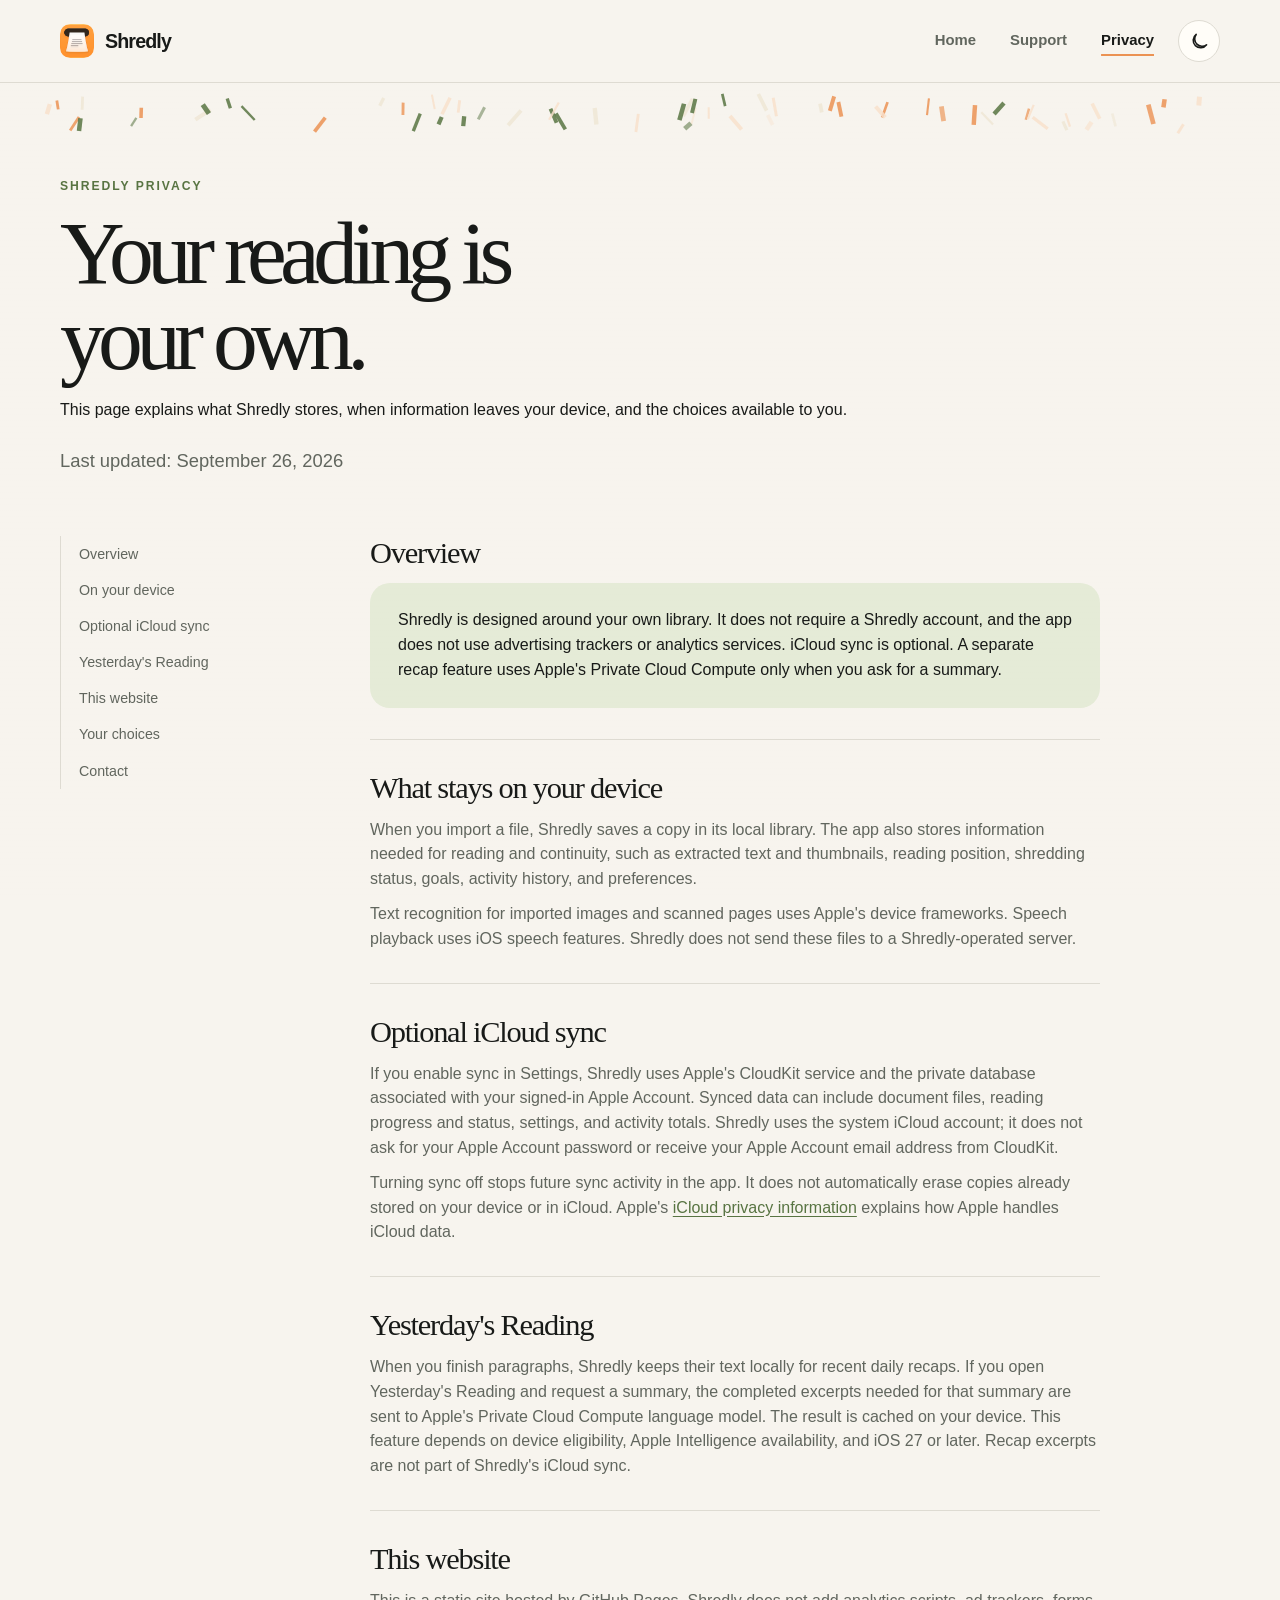
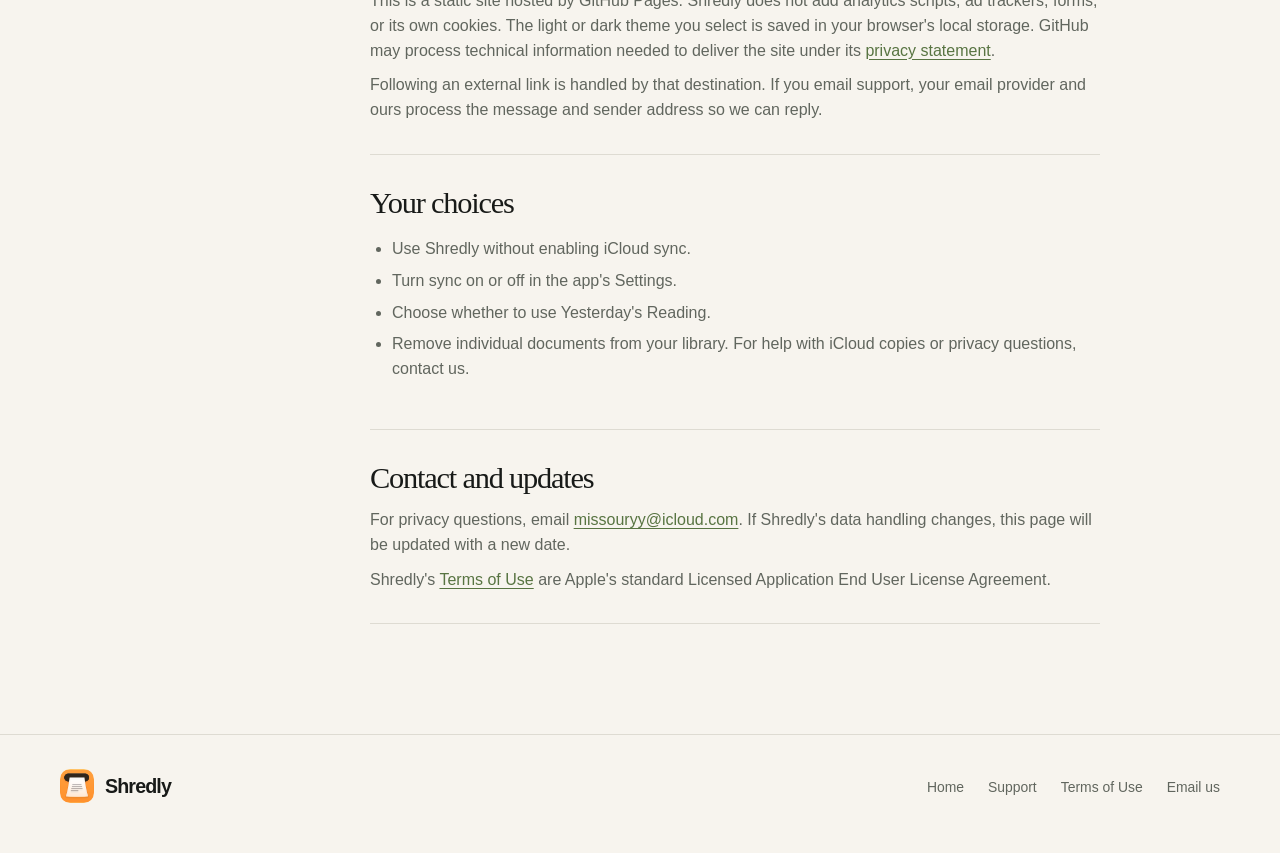
==== commit c1e7bdef: "Emit paper particles directly from the navigation boundary" ====
--- a/privacy.html
+++ b/privacy.html
@@ -9,7 +9,7 @@
   <link rel="icon" href="./app-icon.png" type="image/png">
   <link rel="apple-touch-icon" href="./app-icon.png">
   <meta property="og:image" content="https://missouryy.github.io/shredly-site/app-icon.png">
-  <link rel="stylesheet" href="./site.css?v=shred-mouth-2">
+  <link rel="stylesheet" href="./site.css?v=boundary-particles-3">
   <script>try{const t=localStorage.getItem('shredly-site-theme');if(t==='light'||t==='dark')document.documentElement.dataset.theme=t}catch(_){}</script>
   <script src="./site.js?v=shred-mouth-2" defer></script>
   <title>Privacy — Shredly</title>
--- a/site.css
+++ b/site.css
@@ -81,25 +81,10 @@
 .skip-link:focus { top: 12px; }
 
 .site-header { position: sticky; top: 0; z-index: 20; background: var(--bg); border-bottom: 1px solid var(--line); }
-/* A narrow shredder mouth where the page passes beneath the navigation. */
-.site-header::after {
-  content: "";
-  position: absolute;
-  z-index: 2;
-  bottom: -5px;
-  left: 16px;
-  right: 16px;
-  height: 10px;
-  border: 1px solid color-mix(in srgb, var(--orange) 55%, var(--line));
-  border-radius: 999px;
-  background: linear-gradient(#050605, #20251f);
-  box-shadow: inset 0 2px 3px #000, 0 2px 0 var(--orange-soft);
-  pointer-events: none;
-}
 .shred-particles {
   position: absolute;
   z-index: 1;
-  top: calc(100% + 3px);
+  top: 100%;
   left: 0;
   width: 100%;
   height: 112px;
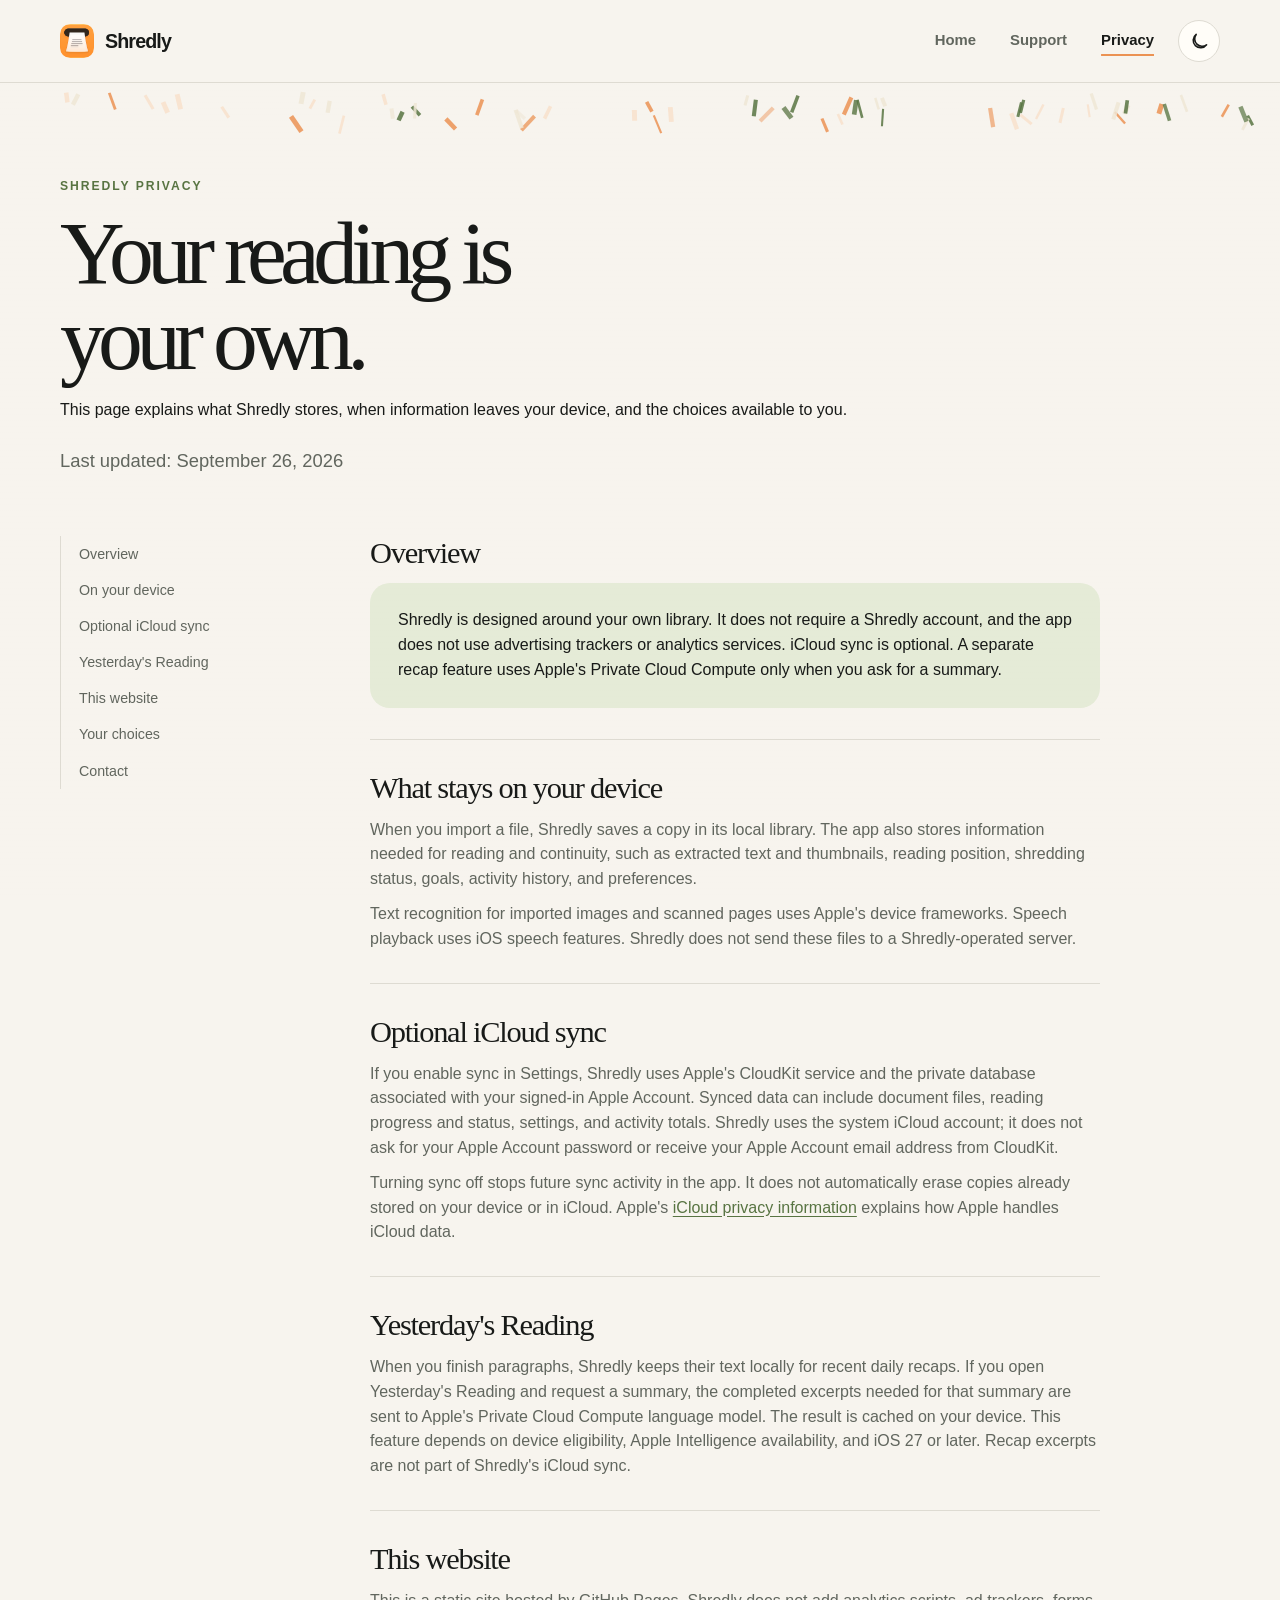
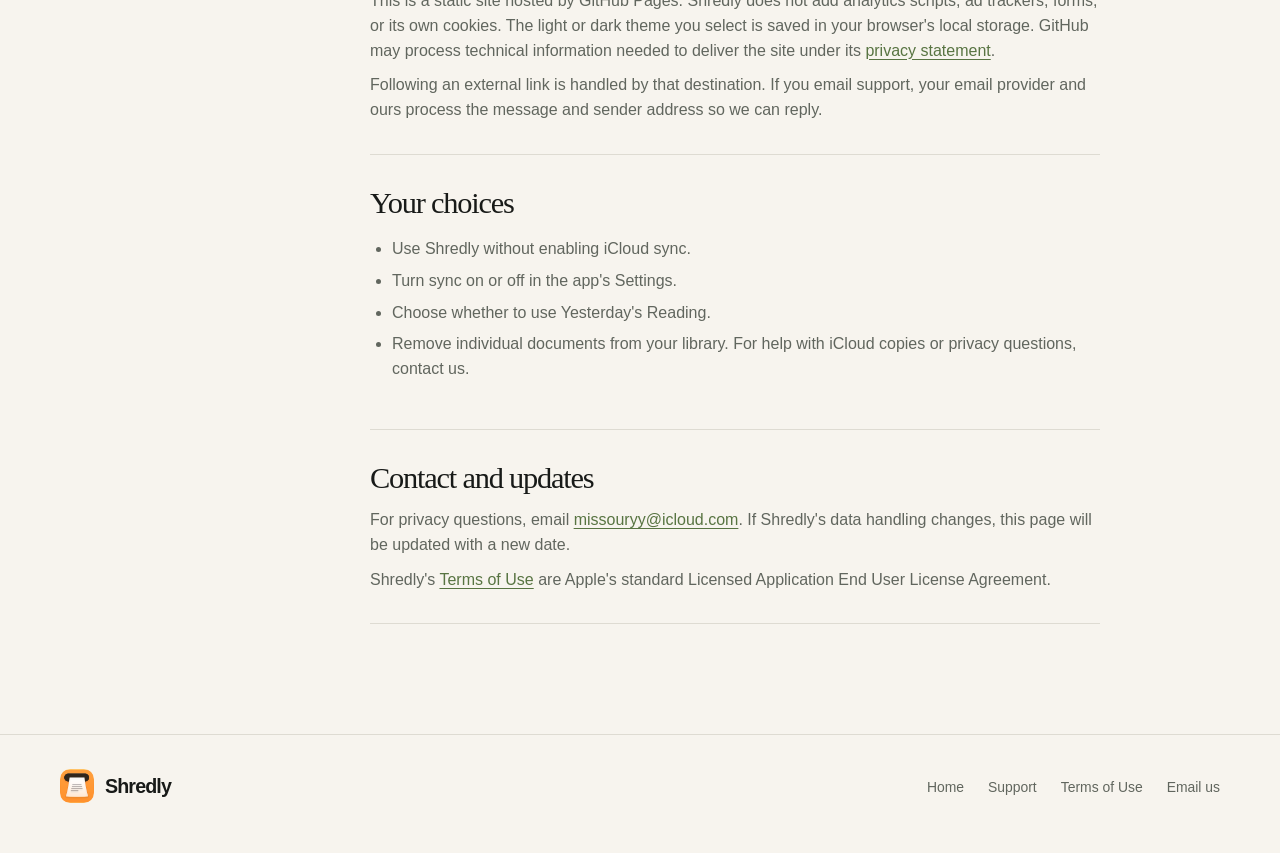
==== commit e5150897: "Keep paper particle colors consistent across themes" ====
--- a/privacy.html
+++ b/privacy.html
@@ -11,7 +11,7 @@
   <meta property="og:image" content="https://missouryy.github.io/shredly-site/app-icon.png">
   <link rel="stylesheet" href="./site.css?v=boundary-particles-3">
   <script>try{const t=localStorage.getItem('shredly-site-theme');if(t==='light'||t==='dark')document.documentElement.dataset.theme=t}catch(_){}</script>
-  <script src="./site.js?v=shred-mouth-2" defer></script>
+  <script src="./site.js?v=consistent-paper-3" defer></script>
   <title>Privacy — Shredly</title>
 </head>
 <body>
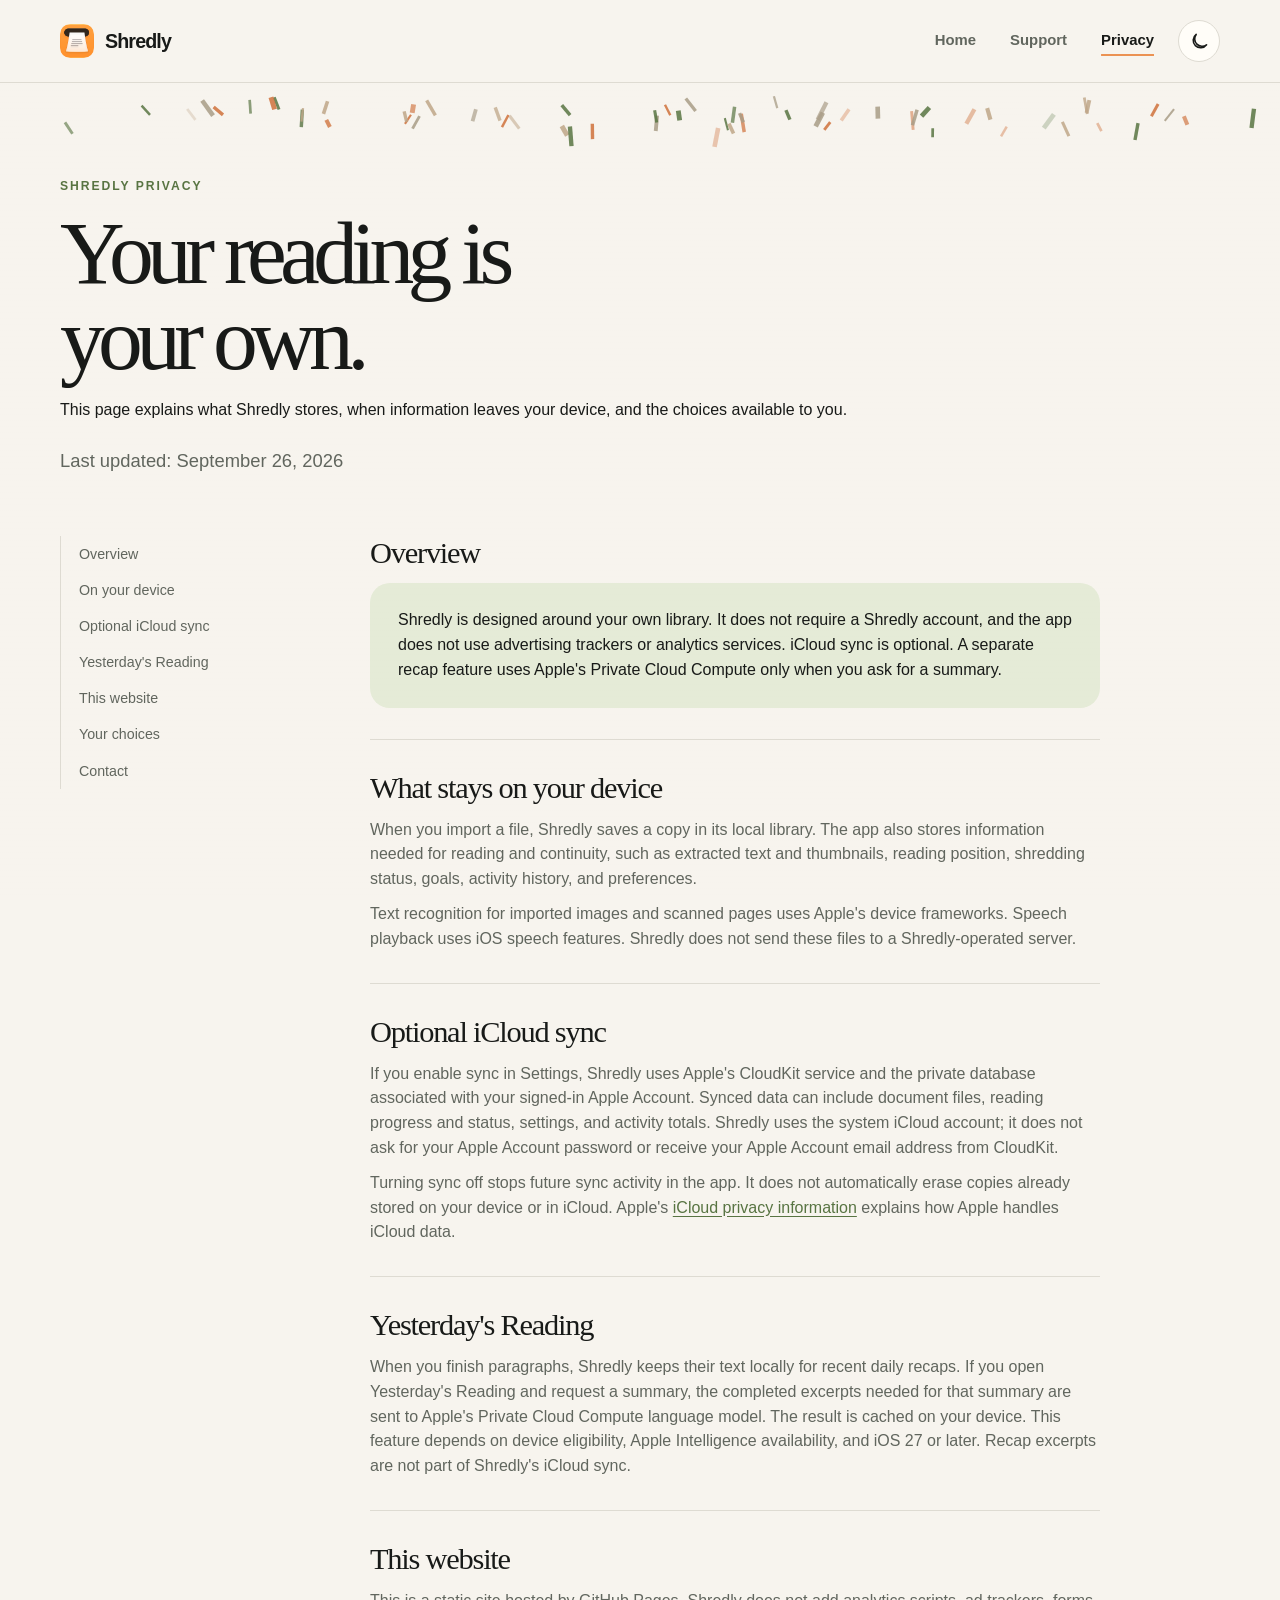
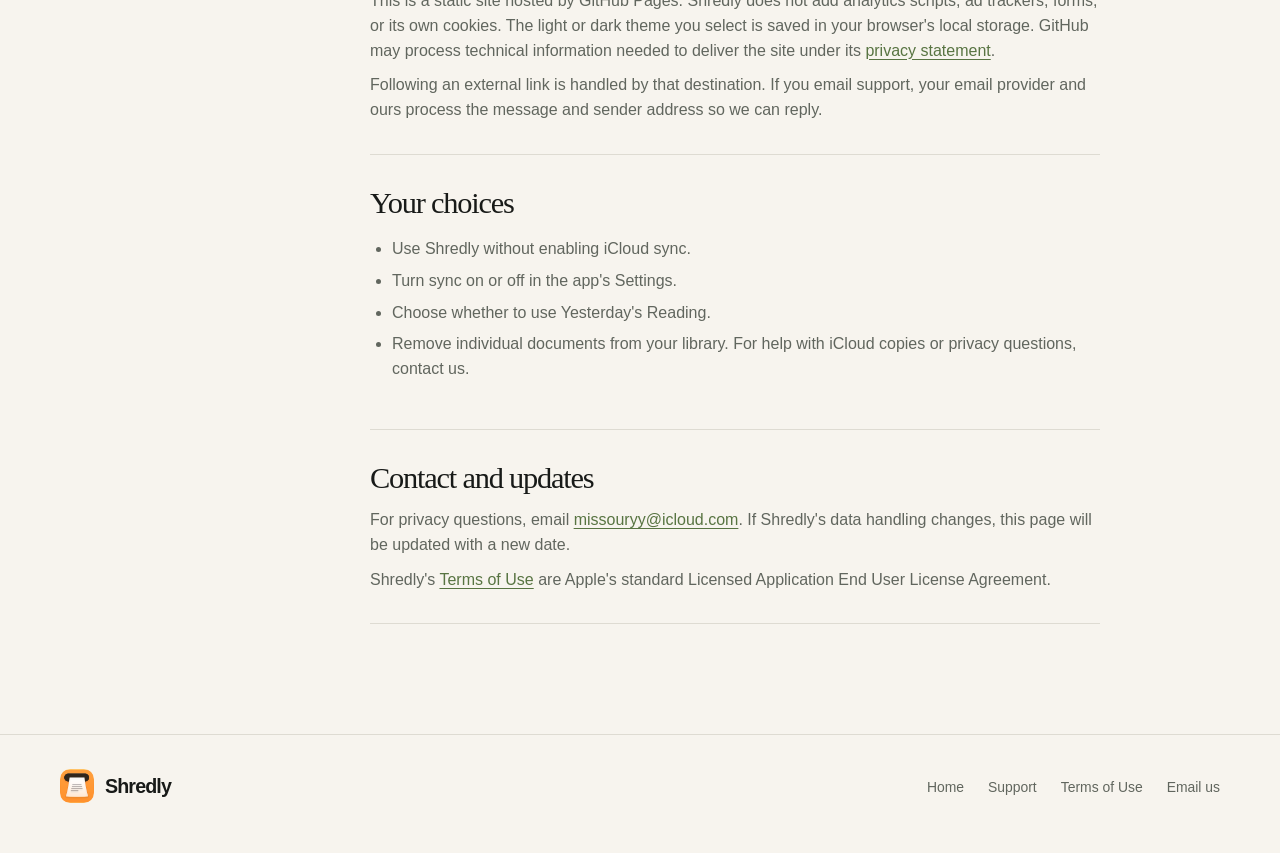
==== commit 21b6546e: "Use contrasting paper particle palettes for light and dark themes" ====
--- a/privacy.html
+++ b/privacy.html
@@ -11,7 +11,7 @@
   <meta property="og:image" content="https://missouryy.github.io/shredly-site/app-icon.png">
   <link rel="stylesheet" href="./site.css?v=boundary-particles-3">
   <script>try{const t=localStorage.getItem('shredly-site-theme');if(t==='light'||t==='dark')document.documentElement.dataset.theme=t}catch(_){}</script>
-  <script src="./site.js?v=consistent-paper-3" defer></script>
+  <script src="./site.js?v=theme-paper-4" defer></script>
   <title>Privacy — Shredly</title>
 </head>
 <body>
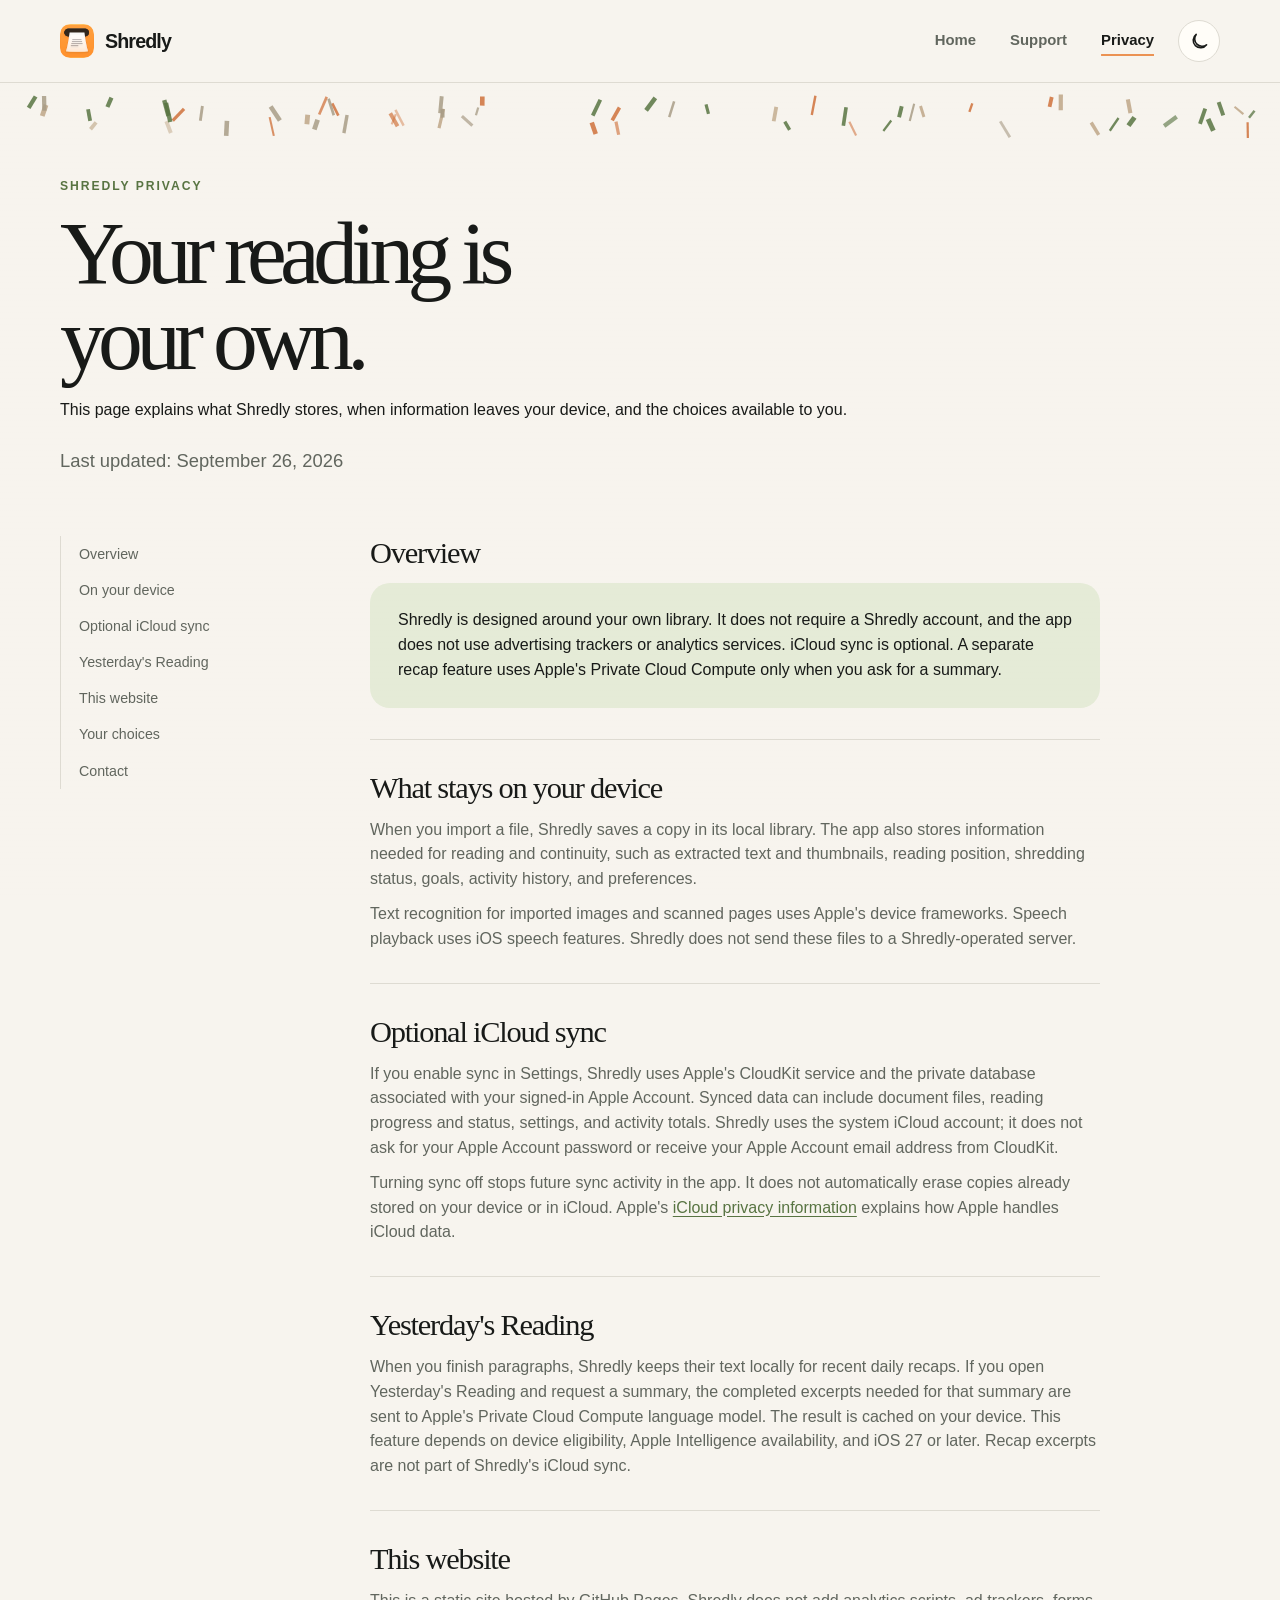
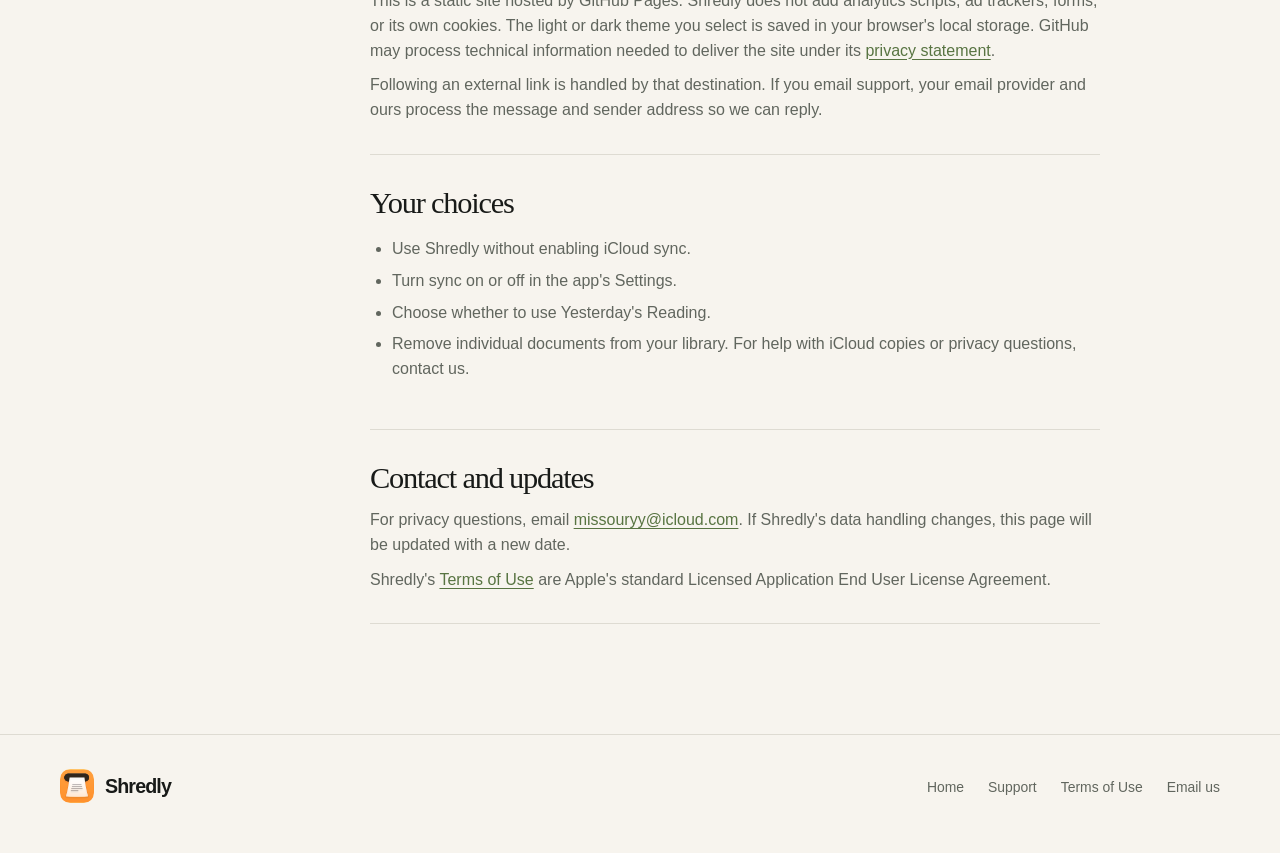
==== commit 284248a9: "Explain Dynamic Island gestures for reading and yesterday's recap" ====
--- a/privacy.html
+++ b/privacy.html
@@ -9,7 +9,7 @@
   <link rel="icon" href="./app-icon.png" type="image/png">
   <link rel="apple-touch-icon" href="./app-icon.png">
   <meta property="og:image" content="https://missouryy.github.io/shredly-site/app-icon.png">
-  <link rel="stylesheet" href="./site.css?v=boundary-particles-3">
+  <link rel="stylesheet" href="./site.css?v=island-guide-4">
   <script>try{const t=localStorage.getItem('shredly-site-theme');if(t==='light'||t==='dark')document.documentElement.dataset.theme=t}catch(_){}</script>
   <script src="./site.js?v=theme-paper-4" defer></script>
   <title>Privacy — Shredly</title>
--- a/site.css
+++ b/site.css
@@ -147,7 +147,13 @@
 .section-rule { border-top: 1px solid var(--line); }
 .statement { display: grid; grid-template-columns: .62fr 1fr; gap: 8%; align-items: center; padding-block: 74px; }
 .statement h2 { margin: 0; font: 400 clamp(2.35rem, 4vw, 4rem)/1.06 Georgia, "Times New Roman", serif; letter-spacing: -.055em; }
-.statement p:last-child { margin: 0; color: var(--muted); font-size: 1.12rem; }
+.island-intro { margin: 0; color: var(--muted); font-size: 1.08rem; }
+.island-gestures { margin: 26px 0 0; }
+.island-gestures > div { padding: 18px 0; border-top: 1px solid var(--line); }
+.island-gestures > div:last-child { padding-bottom: 0; }
+.island-gestures dt { display: flex; align-items: center; gap: 10px; font-size: 1rem; font-weight: 750; }
+.island-gestures dt span { display: grid; place-items: center; width: 28px; height: 28px; flex-shrink: 0; border-radius: 50%; background: var(--green-soft); color: var(--green); }
+.island-gestures dd { margin: 8px 0 0 38px; color: var(--muted); font-size: .95rem; line-height: 1.65; }
 .features { padding-block: 24px 106px; }
 .section-heading { max-width: 650px; margin-bottom: 34px; }
 .section-heading h2 { margin: 0; font: 400 clamp(2.9rem, 5vw, 4.8rem)/1.05 Georgia, "Times New Roman", serif; letter-spacing: -.06em; }
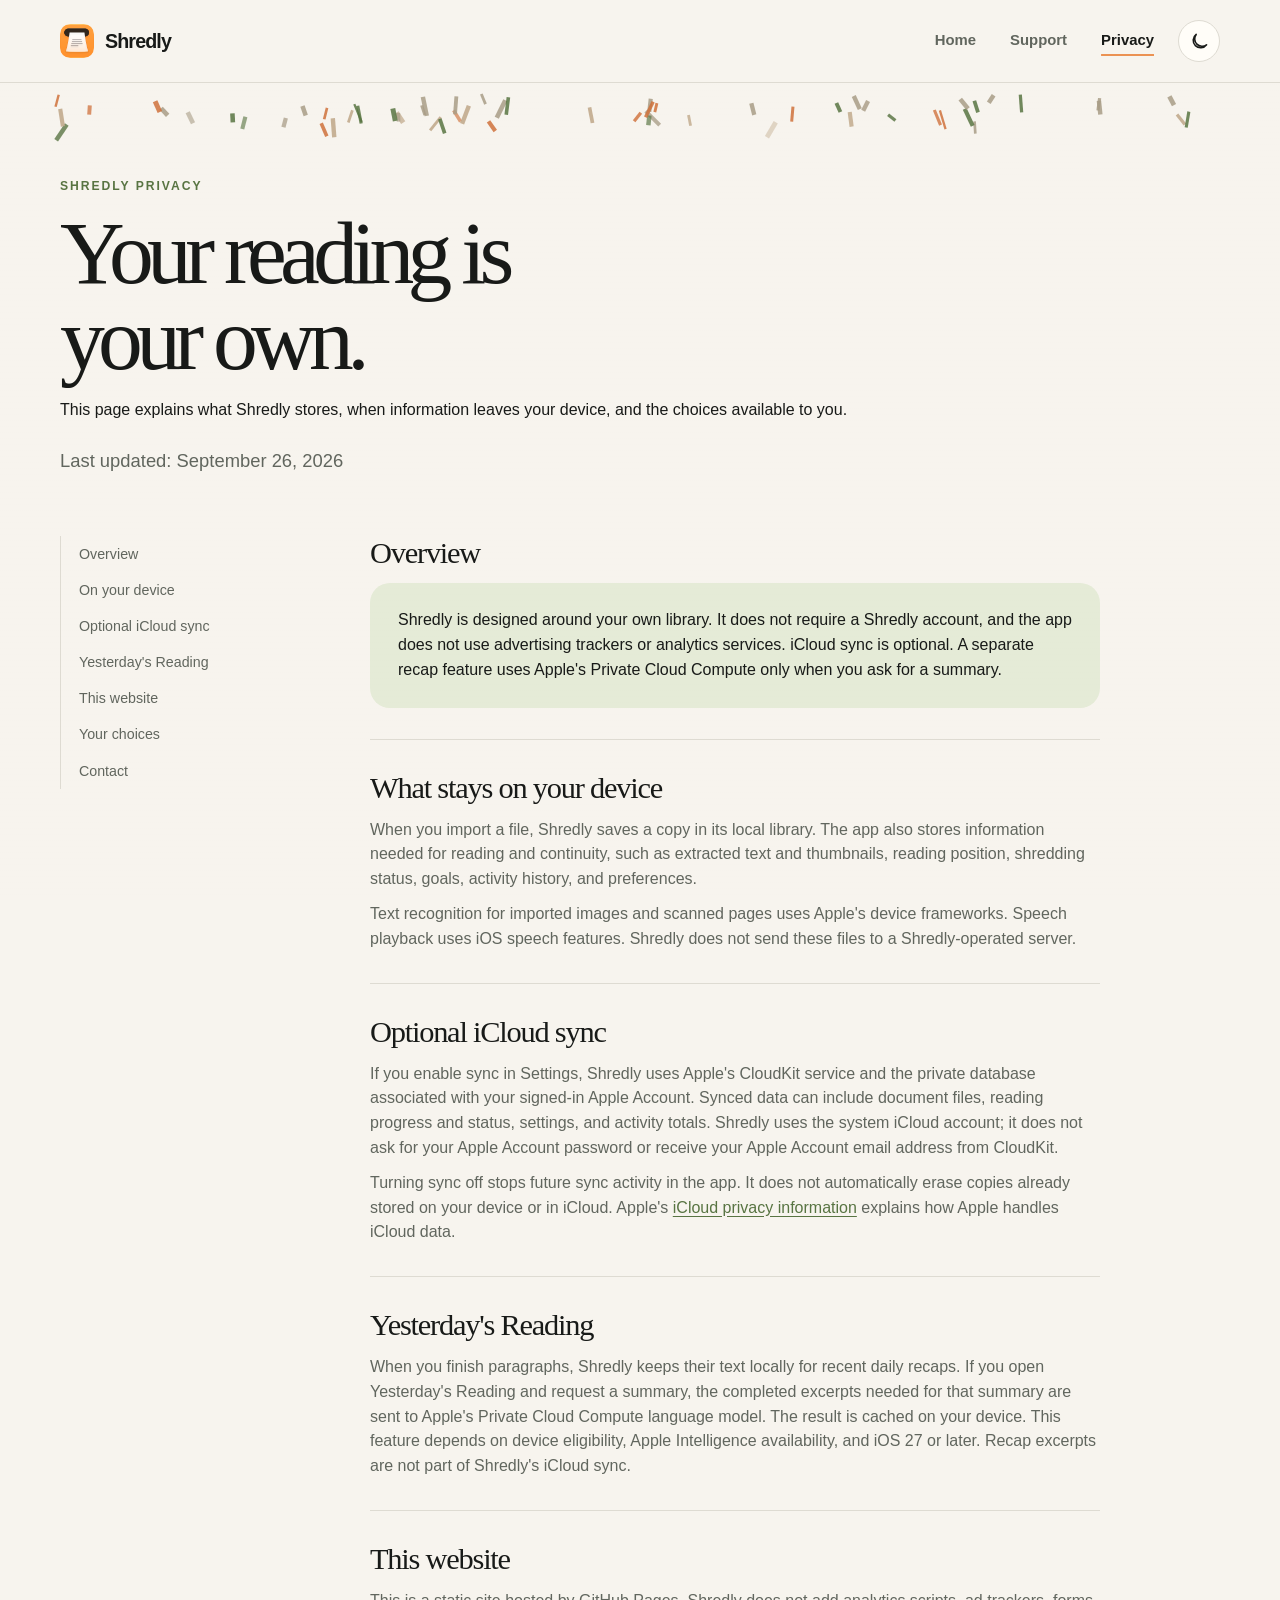
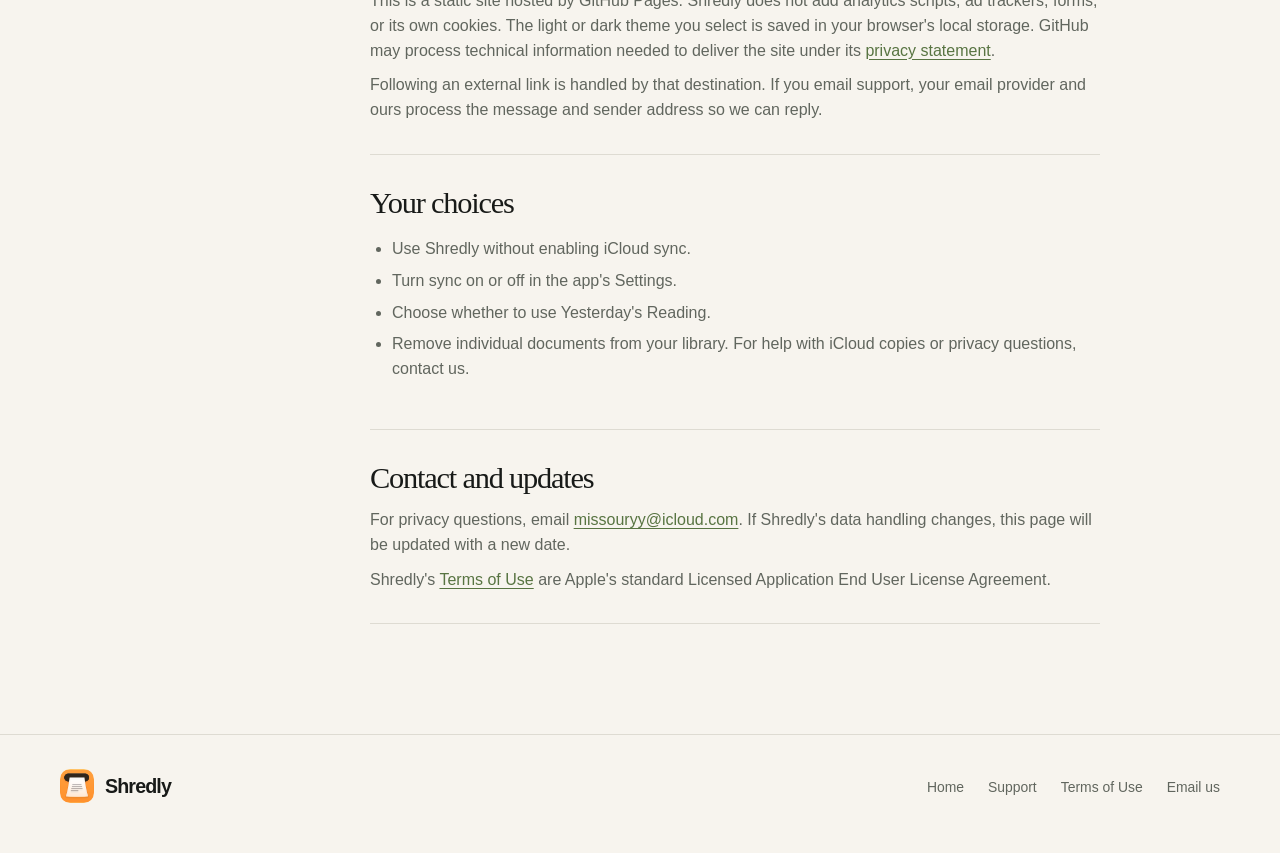
==== commit 7e9ec5e8: "Simplify Dynamic Island heading and align introduction columns" ====
--- a/privacy.html
+++ b/privacy.html
@@ -9,7 +9,7 @@
   <link rel="icon" href="./app-icon.png" type="image/png">
   <link rel="apple-touch-icon" href="./app-icon.png">
   <meta property="og:image" content="https://missouryy.github.io/shredly-site/app-icon.png">
-  <link rel="stylesheet" href="./site.css?v=island-guide-4">
+  <link rel="stylesheet" href="./site.css?v=island-title-5">
   <script>try{const t=localStorage.getItem('shredly-site-theme');if(t==='light'||t==='dark')document.documentElement.dataset.theme=t}catch(_){}</script>
   <script src="./site.js?v=theme-paper-4" defer></script>
   <title>Privacy — Shredly</title>
--- a/site.css
+++ b/site.css
@@ -145,8 +145,8 @@
 .art-caption { position: absolute; left: -2%; bottom: 5%; padding: 10px 14px; border: 1px solid var(--line); background: var(--surface); border-radius: 12px; box-shadow: var(--shadow); color: var(--muted); font-size: .75rem; transform: rotate(4deg); }
 
 .section-rule { border-top: 1px solid var(--line); }
-.statement { display: grid; grid-template-columns: .62fr 1fr; gap: 8%; align-items: center; padding-block: 74px; }
-.statement h2 { margin: 0; font: 400 clamp(2.35rem, 4vw, 4rem)/1.06 Georgia, "Times New Roman", serif; letter-spacing: -.055em; }
+.statement { display: grid; grid-template-columns: .62fr 1fr; gap: 8%; align-items: start; padding-block: 74px; }
+.statement h2 { margin: 0; font: 400 clamp(2.9rem, 5vw, 4.8rem)/1.05 Georgia, "Times New Roman", serif; letter-spacing: -.06em; }
 .island-intro { margin: 0; color: var(--muted); font-size: 1.08rem; }
 .island-gestures { margin: 26px 0 0; }
 .island-gestures > div { padding: 18px 0; border-top: 1px solid var(--line); }
